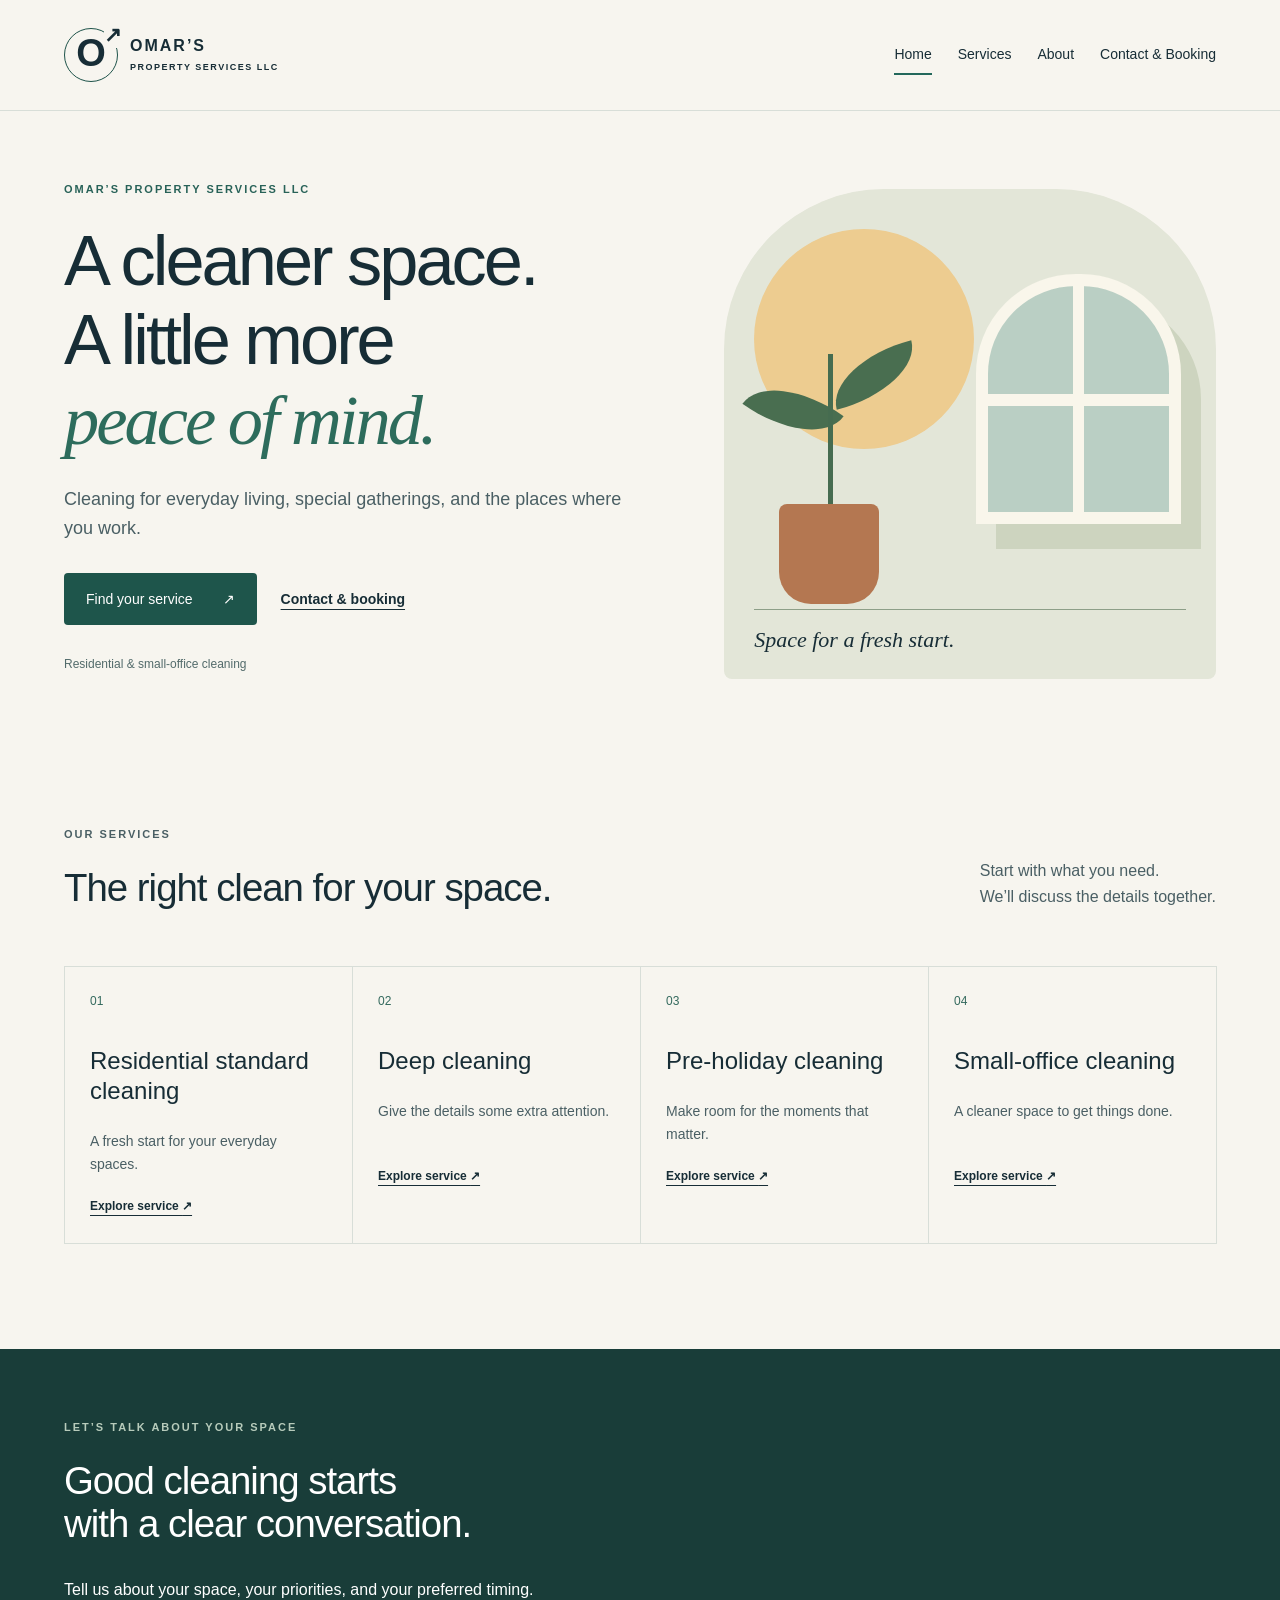
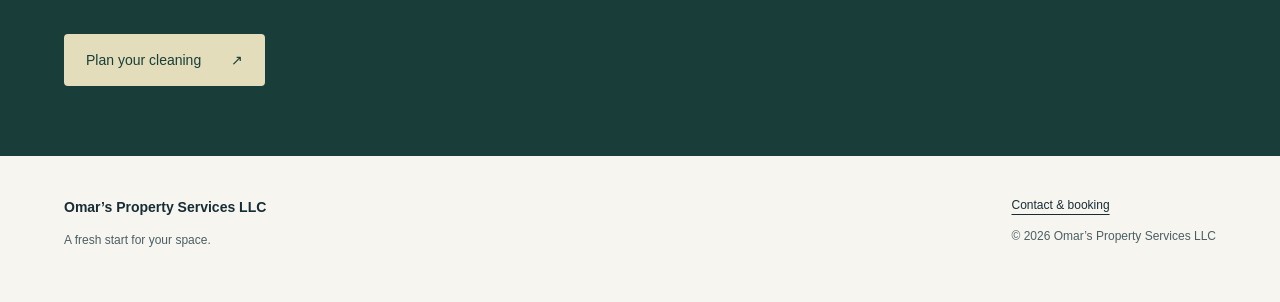
==== omars-property-services/index.html @ fa33981d "Add files via upload" ====
<!doctype html><html lang="en"><head><meta charset="utf-8"><meta name="viewport" content="width=device-width, initial-scale=1"><meta name="description" content="Residential and small-office cleaning from Omar’s Property Services LLC."><meta name="robots" content="noindex, nofollow"><title>Home | Omar’s Property Services LLC</title><link rel="stylesheet" href="assets/styles.css"><script defer src="assets/site.js"></script></head><body><a class="skip" href="#main">Skip to content</a><header class="header"><a class="brand" href="index.html" aria-label="Omar’s Property Services LLC home"><span class="brand-mark" aria-hidden="true">O<span>↗</span></span><span>OMAR’S<small>PROPERTY SERVICES LLC</small></span></a><nav aria-label="Main navigation"><a href="index.html" aria-current="page">Home</a><a href="services.html">Services</a><a href="about.html">About</a><a href="contact.html">Contact &amp; Booking</a></nav></header><main id="main"><section class="hero"><div><p class="eyebrow">OMAR’S PROPERTY SERVICES LLC</p><h1>A cleaner space.<br>A little more<br><em>peace of mind.</em></h1><p class="lead">Cleaning for everyday living, special gatherings, and the places where you work.</p><div class="actions"><a class="button" href="services.html">Find your service <span aria-hidden="true">↗</span></a><a class="text-link" href="contact.html">Contact &amp; booking</a></div><p class="small">Residential &amp; small-office cleaning</p></div><div class="art" role="img" aria-label="Illustration of a calm room with a sunlit window and a leafy plant"><div class="sun"></div><div class="window"></div><div class="leaf leaf-one"></div><div class="leaf leaf-two"></div><div class="stem"></div><div class="pot"></div><div class="art-label">Space for a fresh start.</div></div></section><section class="section"><div class="section-heading"><div><p class="eyebrow">OUR SERVICES</p><h2>The right clean for your space.</h2></div><p>Start with what you need.<br>We’ll discuss the details together.</p></div><div class="services-grid"><article class="service"><span class="number">01</span><h3>Residential standard cleaning</h3><p>A fresh start for your everyday spaces.</p><a href="services.html#service-1">Explore service <span aria-hidden="true">↗</span></a></article><article class="service"><span class="number">02</span><h3>Deep cleaning</h3><p>Give the details some extra attention.</p><a href="services.html#service-2">Explore service <span aria-hidden="true">↗</span></a></article><article class="service"><span class="number">03</span><h3>Pre-holiday cleaning</h3><p>Make room for the moments that matter.</p><a href="services.html#service-3">Explore service <span aria-hidden="true">↗</span></a></article><article class="service"><span class="number">04</span><h3>Small-office cleaning</h3><p>A cleaner space to get things done.</p><a href="services.html#service-4">Explore service <span aria-hidden="true">↗</span></a></article></div></section><section class="band"><p class="eyebrow">LET’S TALK ABOUT YOUR SPACE</p><h2>Good cleaning starts<br>with a clear conversation.</h2><p>Tell us about your space, your priorities, and your preferred timing.</p><a class="button light" href="contact.html">Plan your cleaning <span aria-hidden="true">↗</span></a></section></main><footer><div><strong>Omar’s Property Services LLC</strong><p>A fresh start for your space.</p></div><div><a href="contact.html">Contact &amp; booking</a><p>© <span id="year">2026</span> Omar’s Property Services LLC</p></div></footer></body></html>
---- omars-property-services/assets/styles.css ----
*{box-sizing:border-box}html{scroll-behavior:smooth}body{margin:0;background:#f7f5ef;color:#172d36;font-family:Arial,Helvetica,sans-serif;line-height:1.6}a{color:inherit;text-underline-offset:5px}a:hover{color:#22675f}button,input,select,textarea{font:inherit}a:focus-visible,button:focus-visible,input:focus-visible,select:focus-visible,textarea:focus-visible{outline:3px solid #ad5e25;outline-offset:5px}.skip{position:absolute;top:-100px;background:#fff;padding:12px;z-index:10}.skip:focus{top:8px}.header{max-width:1280px;margin:auto;padding:28px 5%;display:flex;justify-content:space-between;align-items:center;gap:24px;border-bottom:1px solid #d8ded8}.brand{display:flex;align-items:center;gap:12px;text-decoration:none;font-weight:bold;letter-spacing:2px;line-height:1.3}.brand small{display:block;font-size:9px;letter-spacing:1.5px;margin-top:5px}.brand-mark{font-size:38px;border:1px solid #1e534a;border-radius:50%;width:54px;height:54px;text-align:center;position:relative;letter-spacing:0}.brand-mark span{position:absolute;font-size:21px;right:-5px;top:-8px;background:#f7f5ef}nav{display:flex;gap:26px;flex-wrap:wrap}nav a{font-size:14px;text-decoration:none;padding:8px 0}nav a[aria-current]{border-bottom:2px solid #23685b}.hero,.section,.page-intro,.service-details{max-width:1280px;margin:auto;padding:70px 5%}.hero{display:grid;grid-template-columns:1.2fr 1fr;align-items:center;gap:70px}.eyebrow{font-size:11px;font-weight:bold;letter-spacing:2px;margin:0 0 22px;color:#286258}h1,h2,h3{line-height:1.13;margin-top:0;font-weight:500}h1{font-size:clamp(42px,5.5vw,76px);letter-spacing:-3px;margin-bottom:25px}h1 em{font-family:Georgia,serif;color:#2d6c5c;font-weight:400}h2{font-size:clamp(28px,3vw,42px);letter-spacing:-1px}h3{font-size:24px;line-height:1.25}.lead{font-size:18px;color:#4a5f64;max-width:560px}.actions{display:flex;align-items:center;gap:24px;flex-wrap:wrap;margin:30px 0}.button{display:inline-flex;align-items:center;gap:30px;background:#1e554b;color:#fff;border:0;border-radius:4px;text-decoration:none;padding:15px 22px;font-size:14px;cursor:pointer}.button:hover{background:#173e37;color:#fff}.button:disabled{opacity:.55;cursor:not-allowed}.text-link{font-size:14px;font-weight:bold}.small{font-size:12px;color:#536b6b}.art{height:490px;background:#e3e6d8;border-radius:160px 160px 8px 8px;position:relative;overflow:hidden}.sun{position:absolute;width:220px;height:220px;border-radius:50%;background:#edcc90;top:40px;left:30px}.window{position:absolute;width:205px;height:250px;top:85px;right:35px;border:12px solid #f9f6eb;border-radius:100px 100px 0 0;background:linear-gradient(90deg,transparent 47%,#f9f6eb 47%,#f9f6eb 53%,transparent 53%),linear-gradient(0deg,transparent 47%,#f9f6eb 47%,#f9f6eb 52%,transparent 52%),#bacfc4;box-shadow:20px 25px 0 #cdd4bf}.pot{position:absolute;bottom:75px;left:55px;width:100px;height:100px;background:#b47751;border-radius:8px 8px 32px 32px}.stem{position:absolute;bottom:175px;left:104px;height:150px;width:5px;background:#466c50}.leaf{position:absolute;background:#496e50;width:90px;height:48px;border-radius:100% 0 100% 0}.leaf-one{left:24px;bottom:245px;transform:rotate(35deg)}.leaf-two{left:105px;bottom:280px;transform:rotate(-15deg)}.art-label{position:absolute;bottom:22px;left:30px;right:30px;font-family:Georgia,serif;font-style:italic;font-size:22px;border-top:1px solid #8d9f88;padding-top:12px}.section-heading{display:flex;align-items:center;justify-content:space-between;gap:30px}.section-heading p{color:#4a5f64}.services-grid{display:grid;grid-template-columns:repeat(4,1fr);gap:0;margin-top:25px}.service{padding:25px;border:1px solid #d8ded8;margin-right:-1px}.number{display:block;font-size:12px;color:#33695d;margin-bottom:35px}.service p{color:#4a5f64;font-size:14px;min-height:48px}.service a{font-size:12px;font-weight:bold}.band{background:#193d39;color:#fff;padding:70px max(5%,calc((100vw - 1152px)/2));margin-top:35px}.band .eyebrow{color:#b7cbbb}.band p{max-width:530px}.light{background:#e4ddbc;color:#173e37;margin-top:15px}.page-intro{padding-bottom:35px;max-width:1280px}.service-details{padding-top:20px;padding-bottom:25px}.detail{display:grid;grid-template-columns:55px 1fr 190px;gap:30px;padding:35px 0;border-top:1px solid #cbd5cd;align-items:start;scroll-margin-top:24px}.detail .number{padding-top:8px}.detail h2{font-size:30px}.detail p{max-width:650px;color:#4a5f64}.detail a{margin-top:10px}.two-column{display:grid;grid-template-columns:1fr 1fr;gap:80px}.contact-grid{display:grid;grid-template-columns:.8fr 1.2fr;gap:70px;padding-top:30px}dt{font-size:12px;text-transform:uppercase;letter-spacing:1px;font-weight:bold;margin-top:20px}dd{margin:4px 0;color:#4a5f64}.notice{padding:18px;border-left:3px solid #9a5a31;background:#ede8dc;font-size:14px}.form-panel{background:#fff;padding:35px;border:1px solid #d8ded8;border-radius:6px}.form-panel p{font-size:14px;color:#4a5f64}label{display:block;margin:18px 0 7px;font-size:14px;font-weight:bold}input,select,textarea{width:100%;padding:12px;border:1px solid #84968d;border-radius:3px;background:#fff;color:#172d36}textarea{resize:vertical}form button{margin-top:22px}.status{border-left:3px solid #276353;padding-left:12px}.status:empty{display:none}footer{max-width:1280px;margin:auto;padding:40px 5%;display:flex;justify-content:space-between;gap:30px;font-size:12px}footer p{color:#4a5f64}footer strong{font-size:14px}@media(max-width:900px){.hero{gap:30px}.art{height:420px}.services-grid{grid-template-columns:repeat(2,1fr)}nav{gap:16px}.detail{grid-template-columns:35px 1fr}.detail a{grid-column:2}.contact-grid{gap:30px}}@media(max-width:640px){.header{align-items:flex-start;flex-direction:column;padding:20px 6%}nav{width:100%;justify-content:space-between;gap:12px}nav a{font-size:12px}.hero,.section,.page-intro,.service-details{padding:45px 6%}.hero{grid-template-columns:1fr;gap:28px}h1{letter-spacing:-1.7px}.art{height:360px;max-width:400px;width:100%;margin:auto}.window{height:200px;top:55px}.sun{width:180px;height:180px}.section-heading{display:block}.services-grid{grid-template-columns:1fr}.service{margin:0 0 -1px}.service p{min-height:0}.number{margin-bottom:20px}.two-column,.contact-grid{grid-template-columns:1fr;gap:25px}.form-panel{padding:22px}.band{padding:45px 6%}.detail{gap:12px}.detail h2{font-size:26px}footer{flex-direction:column;padding:30px 6%}}@media(prefers-reduced-motion:reduce){html{scroll-behavior:auto}}
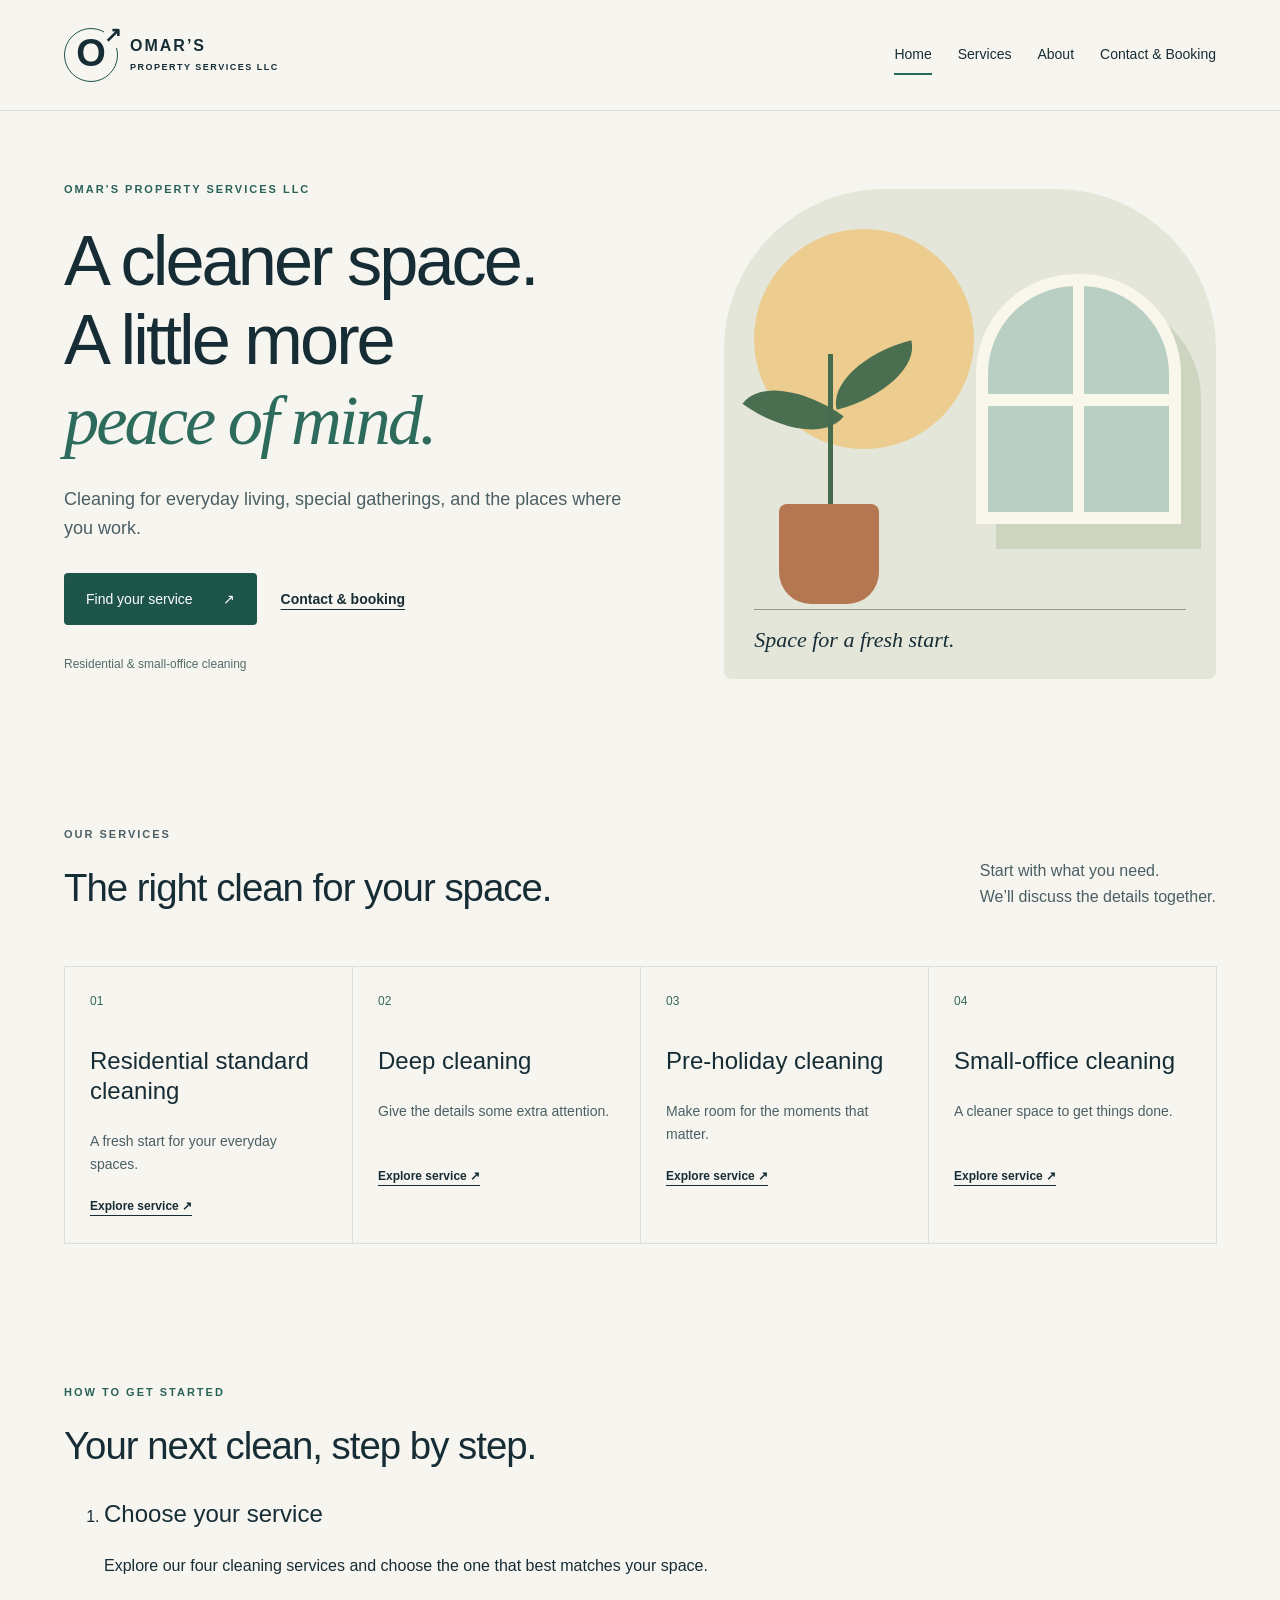
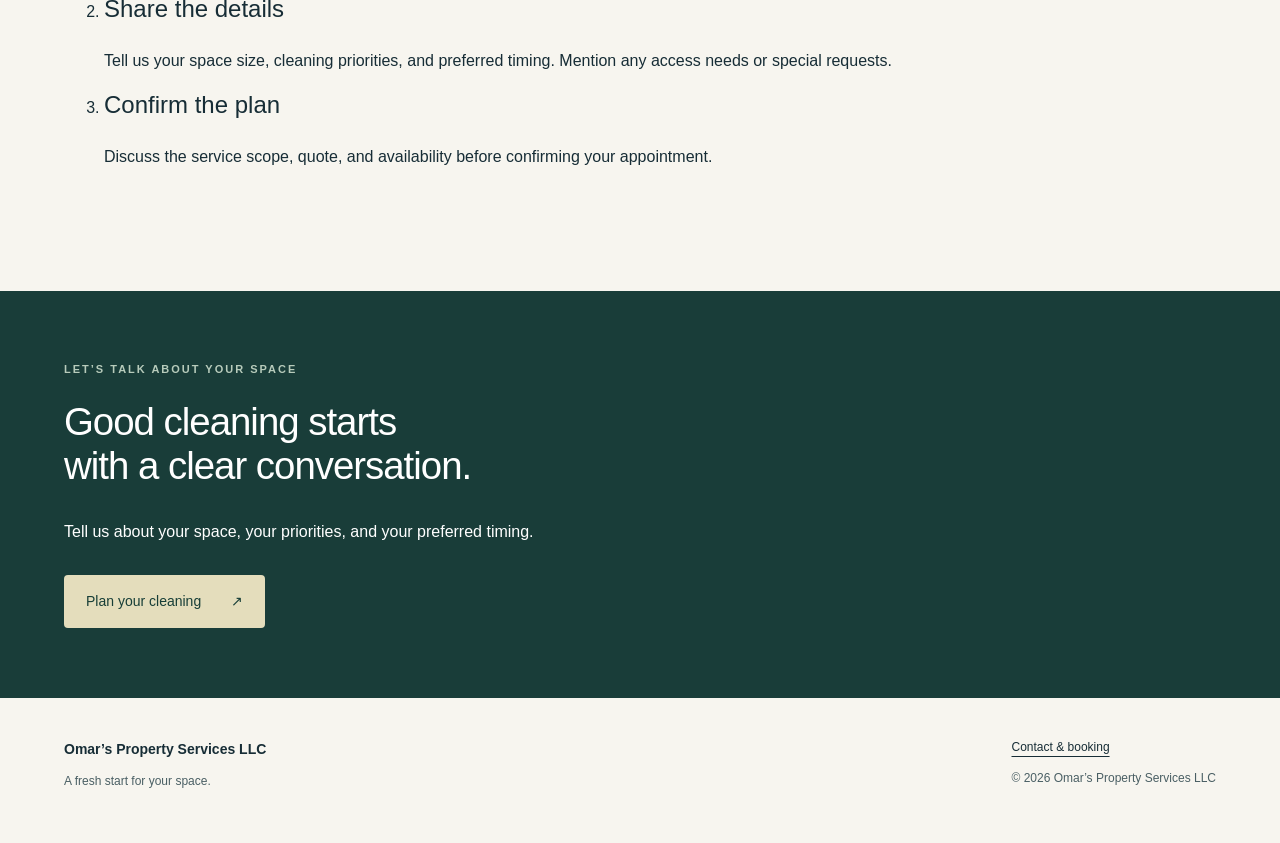
==== commit 1b753c06: "Update index.html: red and yellow design, fuller content, readable code" ====
--- a/omars-property-services/index.html
+++ b/omars-property-services/index.html
@@ -1 +1,126 @@
-<!doctype html><html lang="en"><head><meta charset="utf-8"><meta name="viewport" content="width=device-width, initial-scale=1"><meta name="description" content="Residential and small-office cleaning from Omar’s Property Services LLC."><meta name="robots" content="noindex, nofollow"><title>Home | Omar’s Property Services LLC</title><link rel="stylesheet" href="assets/styles.css"><script defer src="assets/site.js"></script></head><body><a class="skip" href="#main">Skip to content</a><header class="header"><a class="brand" href="index.html" aria-label="Omar’s Property Services LLC home"><span class="brand-mark" aria-hidden="true">O<span>↗</span></span><span>OMAR’S<small>PROPERTY SERVICES LLC</small></span></a><nav aria-label="Main navigation"><a href="index.html" aria-current="page">Home</a><a href="services.html">Services</a><a href="about.html">About</a><a href="contact.html">Contact &amp; Booking</a></nav></header><main id="main"><section class="hero"><div><p class="eyebrow">OMAR’S PROPERTY SERVICES LLC</p><h1>A cleaner space.<br>A little more<br><em>peace of mind.</em></h1><p class="lead">Cleaning for everyday living, special gatherings, and the places where you work.</p><div class="actions"><a class="button" href="services.html">Find your service <span aria-hidden="true">↗</span></a><a class="text-link" href="contact.html">Contact &amp; booking</a></div><p class="small">Residential &amp; small-office cleaning</p></div><div class="art" role="img" aria-label="Illustration of a calm room with a sunlit window and a leafy plant"><div class="sun"></div><div class="window"></div><div class="leaf leaf-one"></div><div class="leaf leaf-two"></div><div class="stem"></div><div class="pot"></div><div class="art-label">Space for a fresh start.</div></div></section><section class="section"><div class="section-heading"><div><p class="eyebrow">OUR SERVICES</p><h2>The right clean for your space.</h2></div><p>Start with what you need.<br>We’ll discuss the details together.</p></div><div class="services-grid"><article class="service"><span class="number">01</span><h3>Residential standard cleaning</h3><p>A fresh start for your everyday spaces.</p><a href="services.html#service-1">Explore service <span aria-hidden="true">↗</span></a></article><article class="service"><span class="number">02</span><h3>Deep cleaning</h3><p>Give the details some extra attention.</p><a href="services.html#service-2">Explore service <span aria-hidden="true">↗</span></a></article><article class="service"><span class="number">03</span><h3>Pre-holiday cleaning</h3><p>Make room for the moments that matter.</p><a href="services.html#service-3">Explore service <span aria-hidden="true">↗</span></a></article><article class="service"><span class="number">04</span><h3>Small-office cleaning</h3><p>A cleaner space to get things done.</p><a href="services.html#service-4">Explore service <span aria-hidden="true">↗</span></a></article></div></section><section class="band"><p class="eyebrow">LET’S TALK ABOUT YOUR SPACE</p><h2>Good cleaning starts<br>with a clear conversation.</h2><p>Tell us about your space, your priorities, and your preferred timing.</p><a class="button light" href="contact.html">Plan your cleaning <span aria-hidden="true">↗</span></a></section></main><footer><div><strong>Omar’s Property Services LLC</strong><p>A fresh start for your space.</p></div><div><a href="contact.html">Contact &amp; booking</a><p>© <span id="year">2026</span> Omar’s Property Services LLC</p></div></footer></body></html>+<!doctype html>
+<html lang="en">
+  <head>
+    <meta charset="utf-8">
+    <meta name="viewport" content="width=device-width, initial-scale=1">
+    <meta name="description" content="Residential and small-office cleaning from Omar’s Property Services LLC.">
+    <meta name="robots" content="noindex, nofollow">
+    <title>Home | Omar’s Property Services LLC</title>
+    <link rel="stylesheet" href="assets/styles.css">
+    <script defer src="assets/site.js">
+    </script>
+  </head>
+  <body>
+    <a class="skip" href="#main">Skip to content</a>
+    <header class="header">
+      <a class="brand" href="index.html" aria-label="Omar’s Property Services LLC home"><span class="brand-mark" aria-hidden="true">O<span>↗</span></span><span>OMAR’S<small>PROPERTY SERVICES LLC</small></span></a>
+      <nav aria-label="Main navigation">
+        <a href="index.html" aria-current="page">Home</a>
+        <a href="services.html">Services</a>
+        <a href="about.html">About</a>
+        <a href="contact.html">Contact &amp; Booking</a>
+      </nav>
+    </header>
+    <main id="main">
+      <section class="hero">
+        <div>
+          <p class="eyebrow">OMAR’S PROPERTY SERVICES LLC</p>
+          <h1>A cleaner space.<br>A little more<br><em>peace of mind.</em></h1>
+          <p class="lead">Cleaning for everyday living, special gatherings, and the places where you work.</p>
+          <div class="actions">
+            <a class="button" href="services.html">Find your service <span aria-hidden="true">↗</span></a>
+            <a class="text-link" href="contact.html">Contact &amp; booking</a>
+          </div>
+          <p class="small">Residential &amp; small-office cleaning</p>
+        </div>
+        <div class="art" role="img" aria-label="Illustration of a calm room with a sunlit window and a leafy plant">
+          <div class="sun">
+          </div>
+          <div class="window">
+          </div>
+          <div class="leaf leaf-one">
+          </div>
+          <div class="leaf leaf-two">
+          </div>
+          <div class="stem">
+          </div>
+          <div class="pot">
+          </div>
+          <div class="art-label">
+            Space for a fresh start.
+          </div>
+        </div>
+      </section>
+      <section class="section">
+        <div class="section-heading">
+          <div>
+            <p class="eyebrow">OUR SERVICES</p>
+            <h2>The right clean for your space.</h2>
+          </div>
+          <p>Start with what you need.<br>We’ll discuss the details together.</p>
+        </div>
+        <div class="services-grid">
+          <article class="service">
+            <span class="number">01</span>
+            <h3>Residential standard cleaning</h3>
+            <p>A fresh start for your everyday spaces.</p>
+            <a href="services.html#service-1">Explore service <span aria-hidden="true">↗</span></a>
+          </article>
+          <article class="service">
+            <span class="number">02</span>
+            <h3>Deep cleaning</h3>
+            <p>Give the details some extra attention.</p>
+            <a href="services.html#service-2">Explore service <span aria-hidden="true">↗</span></a>
+          </article>
+          <article class="service">
+            <span class="number">03</span>
+            <h3>Pre-holiday cleaning</h3>
+            <p>Make room for the moments that matter.</p>
+            <a href="services.html#service-3">Explore service <span aria-hidden="true">↗</span></a>
+          </article>
+          <article class="service">
+            <span class="number">04</span>
+            <h3>Small-office cleaning</h3>
+            <p>A cleaner space to get things done.</p>
+            <a href="services.html#service-4">Explore service <span aria-hidden="true">↗</span></a>
+          </article>
+        </div>
+      </section>
+      <!-- How requesting a cleaning works -->
+      <section class="section">
+        <p class="eyebrow">HOW TO GET STARTED</p>
+        <h2>Your next clean, step by step.</h2>
+        <ol class="steps">
+          <li>
+            <h3>Choose your service</h3>
+            <p>Explore our four cleaning services and choose the one that best matches your space.</p>
+          </li>
+          <li>
+            <h3>Share the details</h3>
+            <p>Tell us your space size, cleaning priorities, and preferred timing. Mention any access needs or special requests.</p>
+          </li>
+          <li>
+            <h3>Confirm the plan</h3>
+            <p>Discuss the service scope, quote, and availability before confirming your appointment.</p>
+          </li>
+        </ol>
+      </section>
+      <section class="band">
+        <p class="eyebrow">LET’S TALK ABOUT YOUR SPACE</p>
+        <h2>Good cleaning starts<br>with a clear conversation.</h2>
+        <p>Tell us about your space, your priorities, and your preferred timing.</p>
+        <a class="button light" href="contact.html">Plan your cleaning <span aria-hidden="true">↗</span></a>
+      </section>
+    </main>
+    <footer>
+      <div>
+        <strong>Omar’s Property Services LLC</strong>
+        <p>A fresh start for your space.</p>
+      </div>
+      <div>
+        <a href="contact.html">Contact &amp; booking</a>
+        <p>© <span id="year">2026</span> Omar’s Property Services LLC</p>
+      </div>
+    </footer>
+  </body>
+</html>
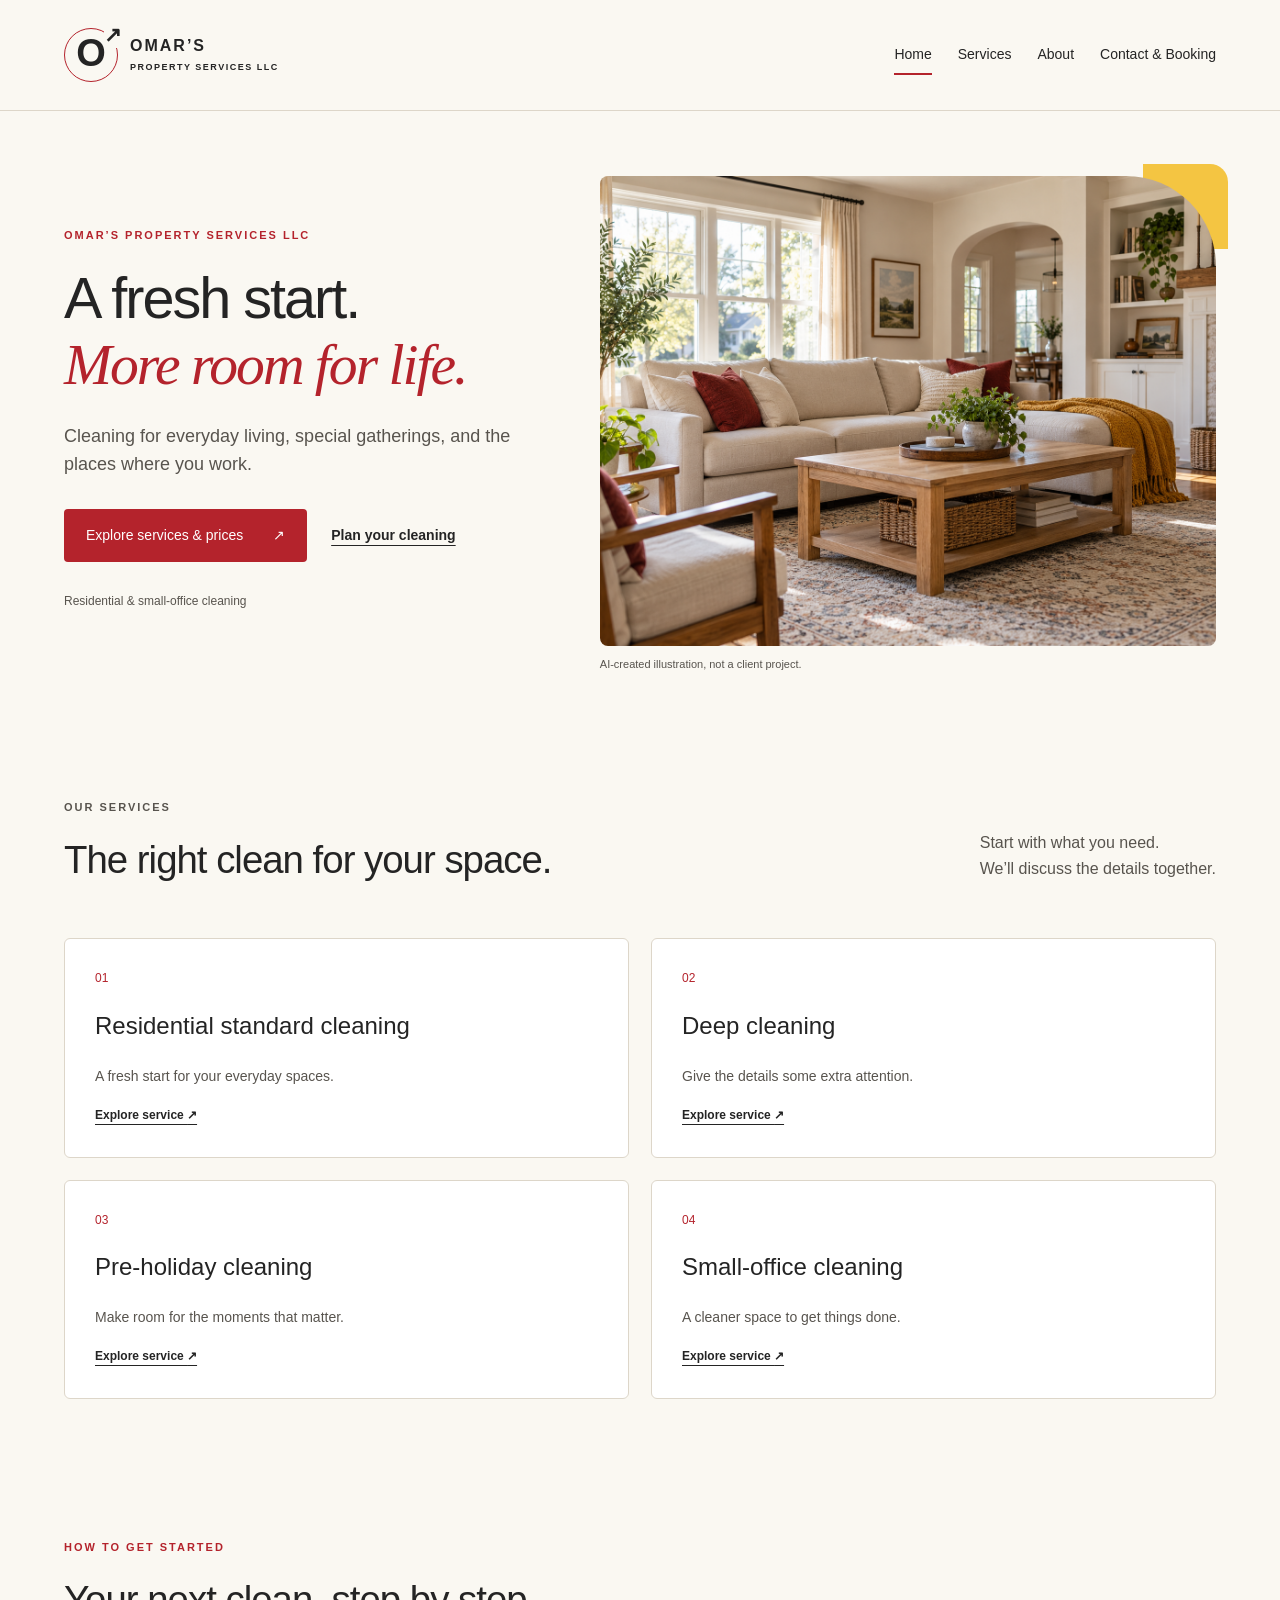
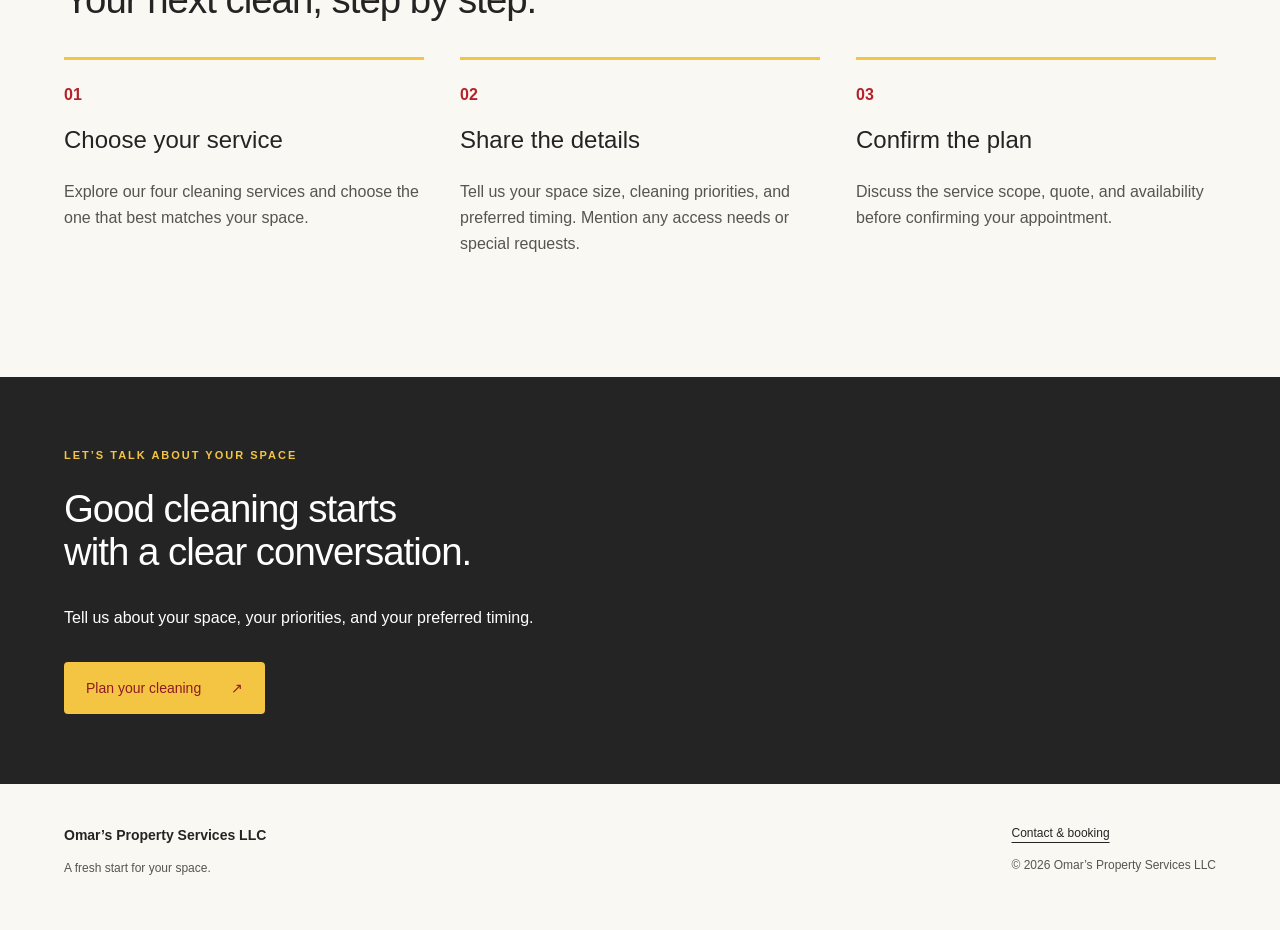
==== commit c2f7e378: "Refresh homepage with illustrative interior image and roomier layout" ====
--- a/omars-property-services/index.html
+++ b/omars-property-services/index.html
@@ -10,7 +10,7 @@
     <script defer src="assets/site.js">
     </script>
   </head>
-  <body>
+  <body class="home-page">
     <a class="skip" href="#main">Skip to content</a>
     <header class="header">
       <a class="brand" href="index.html" aria-label="Omar’s Property Services LLC home"><span class="brand-mark" aria-hidden="true">O<span>↗</span></span><span>OMAR’S<small>PROPERTY SERVICES LLC</small></span></a>
@@ -25,31 +25,25 @@
       <section class="hero">
         <div>
           <p class="eyebrow">OMAR’S PROPERTY SERVICES LLC</p>
-          <h1>A cleaner space.<br>A little more<br><em>peace of mind.</em></h1>
+          <h1>A fresh start.<br><em>More room for life.</em></h1>
           <p class="lead">Cleaning for everyday living, special gatherings, and the places where you work.</p>
           <div class="actions">
-            <a class="button" href="services.html">Find your service <span aria-hidden="true">↗</span></a>
-            <a class="text-link" href="contact.html">Contact &amp; booking</a>
+            <a class="button" href="services.html#pricing-heading">Explore services &amp; prices <span aria-hidden="true">↗</span></a>
+            <a class="text-link" href="contact.html">Plan your cleaning</a>
           </div>
           <p class="small">Residential &amp; small-office cleaning</p>
         </div>
-        <div class="art" role="img" aria-label="Illustration of a calm room with a sunlit window and a leafy plant">
-          <div class="sun">
-          </div>
-          <div class="window">
-          </div>
-          <div class="leaf leaf-one">
-          </div>
-          <div class="leaf leaf-two">
-          </div>
-          <div class="stem">
-          </div>
-          <div class="pot">
-          </div>
-          <div class="art-label">
-            Space for a fresh start.
-          </div>
-        </div>
+        <!-- Replace this illustrative image with an approved work photo in the future. -->
+        <figure class="hero-photo">
+          <img
+            src="assets/home-living-room.png"
+            alt="Bright living room with a cream sofa, oak table, and subtle red and yellow accents."
+            width="1536"
+            height="1024"
+            fetchpriority="high"
+          >
+          <figcaption>AI-created illustration, not a client project.</figcaption>
+        </figure>
       </section>
       <section class="section">
         <div class="section-heading">
--- a/omars-property-services/assets/styles.css
+++ b/omars-property-services/assets/styles.css
@@ -1 +1,838 @@
-*{box-sizing:border-box}html{scroll-behavior:smooth}body{margin:0;background:#f7f5ef;color:#172d36;font-family:Arial,Helvetica,sans-serif;line-height:1.6}a{color:inherit;text-underline-offset:5px}a:hover{color:#22675f}button,input,select,textarea{font:inherit}a:focus-visible,button:focus-visible,input:focus-visible,select:focus-visible,textarea:focus-visible{outline:3px solid #ad5e25;outline-offset:5px}.skip{position:absolute;top:-100px;background:#fff;padding:12px;z-index:10}.skip:focus{top:8px}.header{max-width:1280px;margin:auto;padding:28px 5%;display:flex;justify-content:space-between;align-items:center;gap:24px;border-bottom:1px solid #d8ded8}.brand{display:flex;align-items:center;gap:12px;text-decoration:none;font-weight:bold;letter-spacing:2px;line-height:1.3}.brand small{display:block;font-size:9px;letter-spacing:1.5px;margin-top:5px}.brand-mark{font-size:38px;border:1px solid #1e534a;border-radius:50%;width:54px;height:54px;text-align:center;position:relative;letter-spacing:0}.brand-mark span{position:absolute;font-size:21px;right:-5px;top:-8px;background:#f7f5ef}nav{display:flex;gap:26px;flex-wrap:wrap}nav a{font-size:14px;text-decoration:none;padding:8px 0}nav a[aria-current]{border-bottom:2px solid #23685b}.hero,.section,.page-intro,.service-details{max-width:1280px;margin:auto;padding:70px 5%}.hero{display:grid;grid-template-columns:1.2fr 1fr;align-items:center;gap:70px}.eyebrow{font-size:11px;font-weight:bold;letter-spacing:2px;margin:0 0 22px;color:#286258}h1,h2,h3{line-height:1.13;margin-top:0;font-weight:500}h1{font-size:clamp(42px,5.5vw,76px);letter-spacing:-3px;margin-bottom:25px}h1 em{font-family:Georgia,serif;color:#2d6c5c;font-weight:400}h2{font-size:clamp(28px,3vw,42px);letter-spacing:-1px}h3{font-size:24px;line-height:1.25}.lead{font-size:18px;color:#4a5f64;max-width:560px}.actions{display:flex;align-items:center;gap:24px;flex-wrap:wrap;margin:30px 0}.button{display:inline-flex;align-items:center;gap:30px;background:#1e554b;color:#fff;border:0;border-radius:4px;text-decoration:none;padding:15px 22px;font-size:14px;cursor:pointer}.button:hover{background:#173e37;color:#fff}.button:disabled{opacity:.55;cursor:not-allowed}.text-link{font-size:14px;font-weight:bold}.small{font-size:12px;color:#536b6b}.art{height:490px;background:#e3e6d8;border-radius:160px 160px 8px 8px;position:relative;overflow:hidden}.sun{position:absolute;width:220px;height:220px;border-radius:50%;background:#edcc90;top:40px;left:30px}.window{position:absolute;width:205px;height:250px;top:85px;right:35px;border:12px solid #f9f6eb;border-radius:100px 100px 0 0;background:linear-gradient(90deg,transparent 47%,#f9f6eb 47%,#f9f6eb 53%,transparent 53%),linear-gradient(0deg,transparent 47%,#f9f6eb 47%,#f9f6eb 52%,transparent 52%),#bacfc4;box-shadow:20px 25px 0 #cdd4bf}.pot{position:absolute;bottom:75px;left:55px;width:100px;height:100px;background:#b47751;border-radius:8px 8px 32px 32px}.stem{position:absolute;bottom:175px;left:104px;height:150px;width:5px;background:#466c50}.leaf{position:absolute;background:#496e50;width:90px;height:48px;border-radius:100% 0 100% 0}.leaf-one{left:24px;bottom:245px;transform:rotate(35deg)}.leaf-two{left:105px;bottom:280px;transform:rotate(-15deg)}.art-label{position:absolute;bottom:22px;left:30px;right:30px;font-family:Georgia,serif;font-style:italic;font-size:22px;border-top:1px solid #8d9f88;padding-top:12px}.section-heading{display:flex;align-items:center;justify-content:space-between;gap:30px}.section-heading p{color:#4a5f64}.services-grid{display:grid;grid-template-columns:repeat(4,1fr);gap:0;margin-top:25px}.service{padding:25px;border:1px solid #d8ded8;margin-right:-1px}.number{display:block;font-size:12px;color:#33695d;margin-bottom:35px}.service p{color:#4a5f64;font-size:14px;min-height:48px}.service a{font-size:12px;font-weight:bold}.band{background:#193d39;color:#fff;padding:70px max(5%,calc((100vw - 1152px)/2));margin-top:35px}.band .eyebrow{color:#b7cbbb}.band p{max-width:530px}.light{background:#e4ddbc;color:#173e37;margin-top:15px}.page-intro{padding-bottom:35px;max-width:1280px}.service-details{padding-top:20px;padding-bottom:25px}.detail{display:grid;grid-template-columns:55px 1fr 190px;gap:30px;padding:35px 0;border-top:1px solid #cbd5cd;align-items:start;scroll-margin-top:24px}.detail .number{padding-top:8px}.detail h2{font-size:30px}.detail p{max-width:650px;color:#4a5f64}.detail a{margin-top:10px}.two-column{display:grid;grid-template-columns:1fr 1fr;gap:80px}.contact-grid{display:grid;grid-template-columns:.8fr 1.2fr;gap:70px;padding-top:30px}dt{font-size:12px;text-transform:uppercase;letter-spacing:1px;font-weight:bold;margin-top:20px}dd{margin:4px 0;color:#4a5f64}.notice{padding:18px;border-left:3px solid #9a5a31;background:#ede8dc;font-size:14px}.form-panel{background:#fff;padding:35px;border:1px solid #d8ded8;border-radius:6px}.form-panel p{font-size:14px;color:#4a5f64}label{display:block;margin:18px 0 7px;font-size:14px;font-weight:bold}input,select,textarea{width:100%;padding:12px;border:1px solid #84968d;border-radius:3px;background:#fff;color:#172d36}textarea{resize:vertical}form button{margin-top:22px}.status{border-left:3px solid #276353;padding-left:12px}.status:empty{display:none}footer{max-width:1280px;margin:auto;padding:40px 5%;display:flex;justify-content:space-between;gap:30px;font-size:12px}footer p{color:#4a5f64}footer strong{font-size:14px}@media(max-width:900px){.hero{gap:30px}.art{height:420px}.services-grid{grid-template-columns:repeat(2,1fr)}nav{gap:16px}.detail{grid-template-columns:35px 1fr}.detail a{grid-column:2}.contact-grid{gap:30px}}@media(max-width:640px){.header{align-items:flex-start;flex-direction:column;padding:20px 6%}nav{width:100%;justify-content:space-between;gap:12px}nav a{font-size:12px}.hero,.section,.page-intro,.service-details{padding:45px 6%}.hero{grid-template-columns:1fr;gap:28px}h1{letter-spacing:-1.7px}.art{height:360px;max-width:400px;width:100%;margin:auto}.window{height:200px;top:55px}.sun{width:180px;height:180px}.section-heading{display:block}.services-grid{grid-template-columns:1fr}.service{margin:0 0 -1px}.service p{min-height:0}.number{margin-bottom:20px}.two-column,.contact-grid{grid-template-columns:1fr;gap:25px}.form-panel{padding:22px}.band{padding:45px 6%}.detail{gap:12px}.detail h2{font-size:26px}footer{flex-direction:column;padding:30px 6%}}@media(prefers-reduced-motion:reduce){html{scroll-behavior:auto}}+/* Change the brand palette here. Shared by all four pages. */
+:root {
+  --red: #b4232c;
+  --red-dark: #8e1a23;
+  --yellow: #f4c542;
+  --text: #242424;
+  --background: #faf8f2;
+  --muted: #58544e;
+  --border: #ddd6c9;
+}
+
+/* Pricing tables scroll inside their region on narrow screens. */
+.table-scroll {
+  overflow-x: auto;
+  margin: 24px 0;
+}
+
+table {
+  width: 100%;
+  border-collapse: collapse;
+  background: #fff;
+}
+
+caption {
+  text-align: left;
+  padding-bottom: 12px;
+  font-weight: bold;
+}
+
+th,
+td {
+  padding: 16px;
+  text-align: left;
+  border: 1px solid var(--border);
+}
+
+thead {
+  background: var(--text);
+  color: #fff;
+}
+
+.price-highlight {
+  font-size: 22px;
+  font-weight: bold;
+}
+
+/* Base styles, navigation, layout, and responsive rules */
+/* Homepage: light background, editorial image, restrained brand accents. */
+.home-page .hero {
+  grid-template-columns: 0.95fr 1.2fr;
+  gap: 48px;
+  padding-top: 65px;
+  padding-bottom: 55px;
+}
+
+.home-page h1 {
+  font-size: clamp(42px, 4.5vw, 64px);
+  letter-spacing: -2px;
+}
+
+.hero-photo {
+  margin: 0;
+  min-width: 0;
+  position: relative;
+}
+
+.hero-photo::before {
+  content: '';
+  position: absolute;
+  top: -12px;
+  right: -12px;
+  width: 85px;
+  height: 85px;
+  background: var(--yellow);
+  border-radius: 0 18px 0 0;
+  z-index: -1;
+}
+
+.hero-photo img {
+  display: block;
+  width: 100%;
+  height: 470px;
+  object-fit: cover;
+  border-radius: 8px 90px 8px 8px;
+}
+
+.hero-photo figcaption {
+  padding-top: 10px;
+  font-size: 11px;
+  color: var(--muted);
+}
+
+.home-page .services-grid {
+  grid-template-columns: repeat(2, 1fr);
+  gap: 22px;
+}
+
+.home-page .service {
+  margin: 0;
+  padding: 30px;
+  border: 1px solid var(--border);
+  background: #fff;
+  border-radius: 6px;
+}
+
+.home-page .service .number {
+  margin-bottom: 22px;
+}
+
+.home-page .service p {
+  min-height: 0;
+}
+
+@media (max-width: 640px) {
+  .home-page .hero {
+    grid-template-columns: 1fr;
+    gap: 30px;
+    padding-top: 40px;
+  }
+
+  .home-page .services-grid {
+    grid-template-columns: 1fr;
+  }
+
+  .hero-photo img {
+    height: auto;
+    aspect-ratio: 3 / 2;
+    border-top-right-radius: 55px;
+  }
+}
+
+* {
+  box-sizing: border-box
+}
+
+html {
+  scroll-behavior: smooth
+}
+
+body {
+  margin: 0;
+  background: var(--background);
+  color: var(--text);
+  font-family: Arial,Helvetica,sans-serif;
+  line-height: 1.6
+}
+
+a {
+  color: inherit;
+  text-underline-offset: 5px
+}
+
+a:hover {
+  color: var(--red)
+}
+
+button,input,select,textarea {
+  font: inherit
+}
+
+a:focus-visible,button:focus-visible,input:focus-visible,select:focus-visible,textarea:focus-visible {
+  outline: 3px solid #8b211f;
+  outline-offset: 5px
+}
+
+.skip {
+  position: absolute;
+  top: -100px;
+  background: #fff;
+  padding: 12px;
+  z-index: 10
+}
+
+.skip:focus {
+  top: 8px
+}
+
+.header {
+  max-width: 1280px;
+  margin: auto;
+  padding: 28px 5%;
+  display: flex;
+  justify-content: space-between;
+  align-items: center;
+  gap: 24px;
+  border-bottom: 1px solid var(--border)
+}
+
+.brand {
+  display: flex;
+  align-items: center;
+  gap: 12px;
+  text-decoration: none;
+  font-weight: bold;
+  letter-spacing: 2px;
+  line-height: 1.3
+}
+
+.brand small {
+  display: block;
+  font-size: 9px;
+  letter-spacing: 1.5px;
+  margin-top: 5px
+}
+
+.brand-mark {
+  font-size: 38px;
+  border: 1px solid var(--red);
+  border-radius: 50%;
+  width: 54px;
+  height: 54px;
+  text-align: center;
+  position: relative;
+  letter-spacing: 0
+}
+
+.brand-mark span {
+  position: absolute;
+  font-size: 21px;
+  right: -5px;
+  top: -8px;
+  background: var(--background)
+}
+
+nav {
+  display: flex;
+  gap: 26px;
+  flex-wrap: wrap
+}
+
+nav a {
+  font-size: 14px;
+  text-decoration: none;
+  padding: 8px 0
+}
+
+nav a[aria-current] {
+  border-bottom: 2px solid var(--red)
+}
+
+.hero,.section,.page-intro,.service-details {
+  max-width: 1280px;
+  margin: auto;
+  padding: 70px 5%
+}
+
+.hero {
+  display: grid;
+  grid-template-columns: 1.2fr 1fr;
+  align-items: center;
+  gap: 70px
+}
+
+.eyebrow {
+  font-size: 11px;
+  font-weight: bold;
+  letter-spacing: 2px;
+  margin: 0 0 22px;
+  color: var(--red)
+}
+
+h1,h2,h3 {
+  line-height: 1.13;
+  margin-top: 0;
+  font-weight: 500
+}
+
+h1 {
+  font-size: clamp(42px,5.5vw,76px);
+  letter-spacing: -3px;
+  margin-bottom: 25px
+}
+
+h1 em {
+  font-family: Georgia,serif;
+  color: var(--red);
+  font-weight: 400
+}
+
+h2 {
+  font-size: clamp(28px,3vw,42px);
+  letter-spacing: -1px
+}
+
+h3 {
+  font-size: 24px;
+  line-height: 1.25
+}
+
+.lead {
+  font-size: 18px;
+  color: var(--muted);
+  max-width: 560px
+}
+
+.actions {
+  display: flex;
+  align-items: center;
+  gap: 24px;
+  flex-wrap: wrap;
+  margin: 30px 0
+}
+
+.button {
+  display: inline-flex;
+  align-items: center;
+  gap: 30px;
+  background: var(--red);
+  color: #fff;
+  border: 0;
+  border-radius: 4px;
+  text-decoration: none;
+  padding: 15px 22px;
+  font-size: 14px;
+  cursor: pointer
+}
+
+.button:hover {
+  background: var(--red-dark);
+  color: #fff
+}
+
+.button:disabled {
+  opacity: .55;
+  cursor: not-allowed
+}
+
+.text-link {
+  font-size: 14px;
+  font-weight: bold
+}
+
+.small {
+  font-size: 12px;
+  color: var(--muted)
+}
+
+.art {
+  height: 490px;
+  background: #f5e7c3;
+  border-radius: 160px 160px 8px 8px;
+  position: relative;
+  overflow: hidden
+}
+
+.sun {
+  position: absolute;
+  width: 220px;
+  height: 220px;
+  border-radius: 50%;
+  background: var(--yellow);
+  top: 40px;
+  left: 30px
+}
+
+.window {
+  position: absolute;
+  width: 205px;
+  height: 250px;
+  top: 85px;
+  right: 35px;
+  border: 12px solid var(--background);
+  border-radius: 100px 100px 0 0;
+  background: linear-gradient(90deg,transparent 47%,var(--background) 47%,var(--background) 53%,transparent 53%),linear-gradient(0deg,transparent 47%,var(--background) 47%,var(--background) 52%,transparent 52%),#efd8b6;
+  box-shadow: 20px 25px 0 #e6cc9e
+}
+
+.pot {
+  position: absolute;
+  bottom: 75px;
+  left: 55px;
+  width: 100px;
+  height: 100px;
+  background: var(--red);
+  border-radius: 8px 8px 32px 32px
+}
+
+.stem {
+  position: absolute;
+  bottom: 175px;
+  left: 104px;
+  height: 150px;
+  width: 5px;
+  background: #4e5540
+}
+
+.leaf {
+  position: absolute;
+  background: #4e5540;
+  width: 90px;
+  height: 48px;
+  border-radius: 100% 0 100% 0
+}
+
+.leaf-one {
+  left: 24px;
+  bottom: 245px;
+  transform: rotate(35deg)
+}
+
+.leaf-two {
+  left: 105px;
+  bottom: 280px;
+  transform: rotate(-15deg)
+}
+
+.art-label {
+  position: absolute;
+  bottom: 22px;
+  left: 30px;
+  right: 30px;
+  font-family: Georgia,serif;
+  font-style: italic;
+  font-size: 22px;
+  border-top: 1px solid #a68b55;
+  padding-top: 12px
+}
+
+.section-heading {
+  display: flex;
+  align-items: center;
+  justify-content: space-between;
+  gap: 30px
+}
+
+.section-heading p {
+  color: var(--muted)
+}
+
+.services-grid {
+  display: grid;
+  grid-template-columns: repeat(4,1fr);
+  gap: 0;
+  margin-top: 25px
+}
+
+.service {
+  padding: 25px;
+  border: 1px solid var(--border);
+  margin-right: -1px
+}
+
+.number {
+  display: block;
+  font-size: 12px;
+  color: var(--red);
+  margin-bottom: 35px
+}
+
+.service p {
+  color: var(--muted);
+  font-size: 14px;
+  min-height: 48px
+}
+
+.service a {
+  font-size: 12px;
+  font-weight: bold
+}
+
+.band {
+  background: var(--text);
+  color: #fff;
+  padding: 70px max(5%,calc((100vw - 1152px)/2));
+  margin-top: 35px
+}
+
+.band .eyebrow {
+  color: var(--yellow)
+}
+
+.band p {
+  max-width: 530px
+}
+
+.light {
+  background: var(--yellow);
+  color: var(--red-dark);
+  margin-top: 15px
+}
+
+.page-intro {
+  padding-bottom: 35px;
+  max-width: 1280px
+}
+
+.service-details {
+  padding-top: 20px;
+  padding-bottom: 25px
+}
+
+.detail {
+  display: grid;
+  grid-template-columns: 55px 1fr 190px;
+  gap: 30px;
+  padding: 35px 0;
+  border-top: 1px solid var(--border);
+  align-items: start;
+  scroll-margin-top: 24px
+}
+
+.detail .number {
+  padding-top: 8px
+}
+
+.detail h2 {
+  font-size: 30px
+}
+
+.detail p {
+  max-width: 650px;
+  color: var(--muted)
+}
+
+.detail a {
+  margin-top: 10px
+}
+
+.two-column {
+  display: grid;
+  grid-template-columns: 1fr 1fr;
+  gap: 80px
+}
+
+.contact-grid {
+  display: grid;
+  grid-template-columns: .8fr 1.2fr;
+  gap: 70px;
+  padding-top: 30px
+}
+
+dt {
+  font-size: 12px;
+  text-transform: uppercase;
+  letter-spacing: 1px;
+  font-weight: bold;
+  margin-top: 20px
+}
+
+dd {
+  margin: 4px 0;
+  color: var(--muted)
+}
+
+.notice {
+  padding: 18px;
+  border-left: 3px solid var(--red);
+  background: #fff2cb;
+  font-size: 14px
+}
+
+.form-panel {
+  background: #fff;
+  padding: 35px;
+  border: 1px solid var(--border);
+  border-radius: 6px
+}
+
+.form-panel p {
+  font-size: 14px;
+  color: var(--muted)
+}
+
+label {
+  display: block;
+  margin: 18px 0 7px;
+  font-size: 14px;
+  font-weight: bold
+}
+
+input,select,textarea {
+  width: 100%;
+  padding: 12px;
+  border: 1px solid #8c8880;
+  border-radius: 3px;
+  background: #fff;
+  color: var(--text)
+}
+
+textarea {
+  resize: vertical
+}
+
+form button {
+  margin-top: 22px
+}
+
+.status {
+  border-left: 3px solid var(--red);
+  padding-left: 12px
+}
+
+.status:empty {
+  display: none
+}
+
+footer {
+  max-width: 1280px;
+  margin: auto;
+  padding: 40px 5%;
+  display: flex;
+  justify-content: space-between;
+  gap: 30px;
+  font-size: 12px
+}
+
+footer p {
+  color: var(--muted)
+}
+
+footer strong {
+  font-size: 14px
+}
+
+@media(max-width:900px) {
+  .hero {
+    gap: 30px
+  }
+  .art {
+    height: 420px
+  }
+  .services-grid {
+    grid-template-columns: repeat(2,1fr)
+  }
+  nav {
+    gap: 16px
+  }
+  .detail {
+    grid-template-columns: 35px 1fr
+  }
+  .detail a {
+    grid-column: 2
+  }
+  .contact-grid {
+    gap: 30px
+  }
+}
+
+@media(max-width:640px) {
+  .header {
+    align-items: flex-start;
+    flex-direction: column;
+    padding: 20px 6%
+  }
+  nav {
+    width: 100%;
+    justify-content: space-between;
+    gap: 12px
+  }
+  nav a {
+    font-size: 12px
+  }
+  .hero,.section,.page-intro,.service-details {
+    padding: 45px 6%
+  }
+  .hero {
+    grid-template-columns: 1fr;
+    gap: 28px
+  }
+  h1 {
+    letter-spacing: -1.7px
+  }
+  .art {
+    height: 360px;
+    max-width: 400px;
+    width: 100%;
+    margin: auto
+  }
+  .window {
+    height: 200px;
+    top: 55px
+  }
+  .sun {
+    width: 180px;
+    height: 180px
+  }
+  .section-heading {
+    display: block
+  }
+  .services-grid {
+    grid-template-columns: 1fr
+  }
+  .service {
+    margin: 0 0 -1px
+  }
+  .service p {
+    min-height: 0
+  }
+  .number {
+    margin-bottom: 20px
+  }
+  .two-column,.contact-grid {
+    grid-template-columns: 1fr;
+    gap: 25px
+  }
+  .form-panel {
+    padding: 22px
+  }
+  .band {
+    padding: 45px 6%
+  }
+  .detail {
+    gap: 12px
+  }
+  .detail h2 {
+    font-size: 26px
+  }
+  footer {
+    flex-direction: column;
+    padding: 30px 6%
+  }
+}
+
+@media(prefers-reduced-motion:reduce) {
+  html {
+    scroll-behavior: auto
+  }
+}
+
+.steps {
+  display: grid;
+  grid-template-columns: repeat(3,1fr);
+  gap: 36px;
+  list-style: none;
+  padding: 0;
+  counter-reset: step;
+  margin: 35px 0 0
+}
+
+.steps li {
+  counter-increment: step;
+  border-top: 3px solid var(--yellow);
+  padding-top: 22px
+}
+
+.steps li::before {
+  content: "0" counter(step);
+  display: block;
+  color: var(--red);
+  font-weight: bold;
+  margin-bottom: 18px
+}
+
+.steps h3 {
+  font-size: 24px
+}
+
+.steps p,.approach p {
+  color: var(--muted)
+}
+
+.approach-grid {
+  display: grid;
+  grid-template-columns: repeat(3,1fr);
+  gap: 35px;
+  margin-top: 30px
+}
+
+.approach-grid article {
+  border-top: 3px solid var(--yellow);
+  padding-top: 24px
+}
+
+.subheading {
+  font-size: 20px;
+  margin: 25px 0 10px
+}
+
+h4 {
+  font-size: 14px;
+  margin: 20px 0 8px
+}
+
+.detail ul {
+  padding-left: 20px;
+  color: var(--muted)
+}
+
+.detail li {
+  margin: 7px 0
+}
+
+.scope-note {
+  font-size: 13px;
+  border-left: 3px solid var(--yellow);
+  padding-left: 12px
+}
+
+.faq {
+  max-width: 1000px
+}
+
+details {
+  border-top: 1px solid var(--border);
+  padding: 20px 0
+}
+
+details:last-child {
+  border-bottom: 1px solid var(--border)
+}
+
+summary {
+  font-weight: bold;
+  cursor: pointer;
+  padding: 4px 0
+}
+
+summary:focus-visible {
+  outline: 3px solid var(--red);
+  outline-offset: 5px
+}
+
+details p {
+  color: var(--muted);
+  max-width: 720px
+}
+
+.booking-note p {
+  max-width: 740px
+}
+
+aside h3 {
+  font-size: 22px;
+  margin-top: 30px
+}
+
+aside ul {
+  padding-left: 20px;
+  color: var(--muted);
+  font-size: 14px
+}
+
+@media(max-width:640px) {
+  .steps,.approach-grid {
+    grid-template-columns: 1fr;
+    gap: 25px
+  }
+}
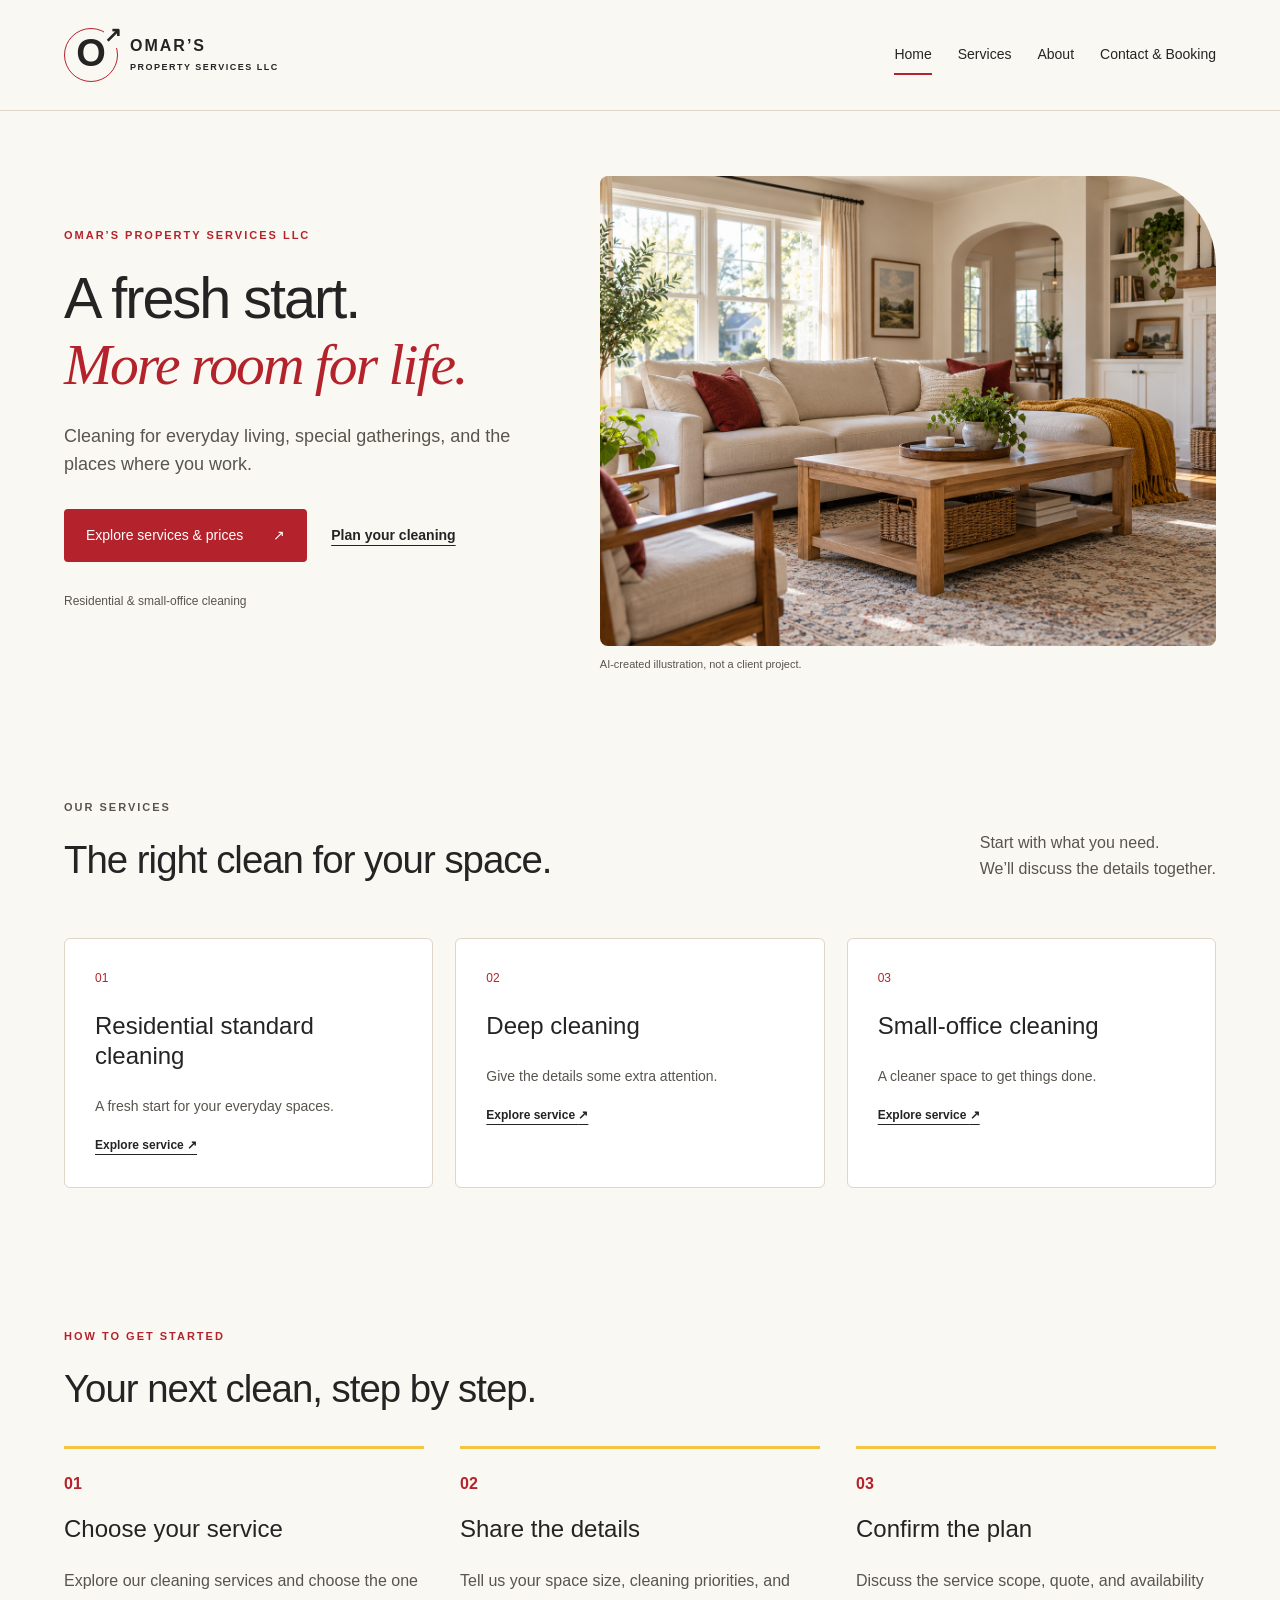
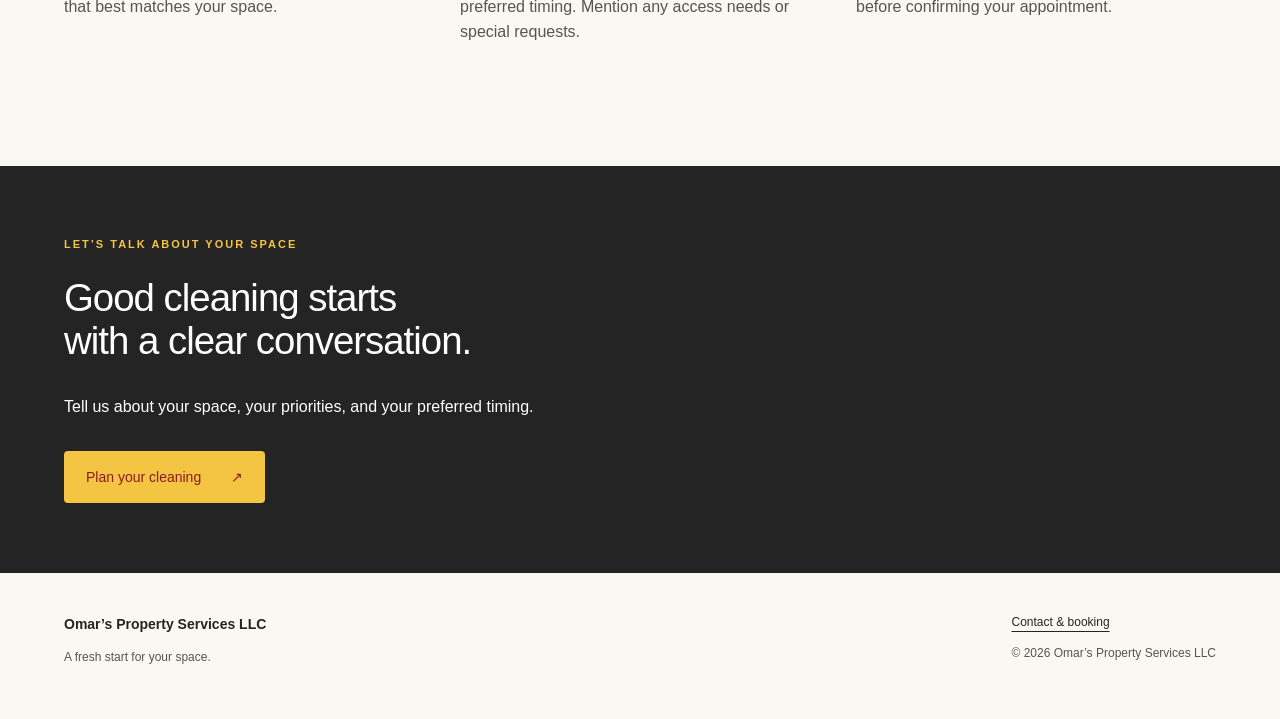
==== commit 389f7ced: "Clarify standard and deep cleaning, remove holiday service, and add page imagery" ====
--- a/omars-property-services/index.html
+++ b/omars-property-services/index.html
@@ -68,12 +68,6 @@
           </article>
           <article class="service">
             <span class="number">03</span>
-            <h3>Pre-holiday cleaning</h3>
-            <p>Make room for the moments that matter.</p>
-            <a href="services.html#service-3">Explore service <span aria-hidden="true">↗</span></a>
-          </article>
-          <article class="service">
-            <span class="number">04</span>
             <h3>Small-office cleaning</h3>
             <p>A cleaner space to get things done.</p>
             <a href="services.html#service-4">Explore service <span aria-hidden="true">↗</span></a>
@@ -87,7 +81,7 @@
         <ol class="steps">
           <li>
             <h3>Choose your service</h3>
-            <p>Explore our four cleaning services and choose the one that best matches your space.</p>
+            <p>Explore our cleaning services and choose the one that best matches your space.</p>
           </li>
           <li>
             <h3>Share the details</h3>
--- a/omars-property-services/assets/styles.css
+++ b/omars-property-services/assets/styles.css
@@ -62,18 +62,6 @@
   margin: 0;
   min-width: 0;
   position: relative;
-}
-
-.hero-photo::before {
-  content: '';
-  position: absolute;
-  top: -12px;
-  right: -12px;
-  width: 85px;
-  height: 85px;
-  background: var(--yellow);
-  border-radius: 0 18px 0 0;
-  z-index: -1;
 }
 
 .hero-photo img {
@@ -836,3 +824,45 @@
     gap: 25px
   }
 }
+
+/* Supporting page imagery */
+.page-photo {
+  max-width: 1152px;
+  margin: 20px auto 45px;
+  padding: 0 5%;
+}
+
+.page-photo img {
+  display: block;
+  width: 100%;
+  max-height: 440px;
+  object-fit: cover;
+  border-radius: 8px;
+}
+
+.page-photo figcaption,
+.contact-photo figcaption {
+  font-size: 11px;
+  color: var(--muted);
+  padding-top: 8px;
+}
+
+.contact-photo {
+  margin: 0 0 25px;
+}
+
+.contact-photo img {
+  width: 100%;
+  height: auto;
+  border-radius: 6px;
+}
+
+.home-page .services-grid {
+  grid-template-columns: repeat(3, 1fr);
+}
+
+@media (max-width: 900px) {
+  .home-page .services-grid {
+    grid-template-columns: 1fr;
+  }
+}
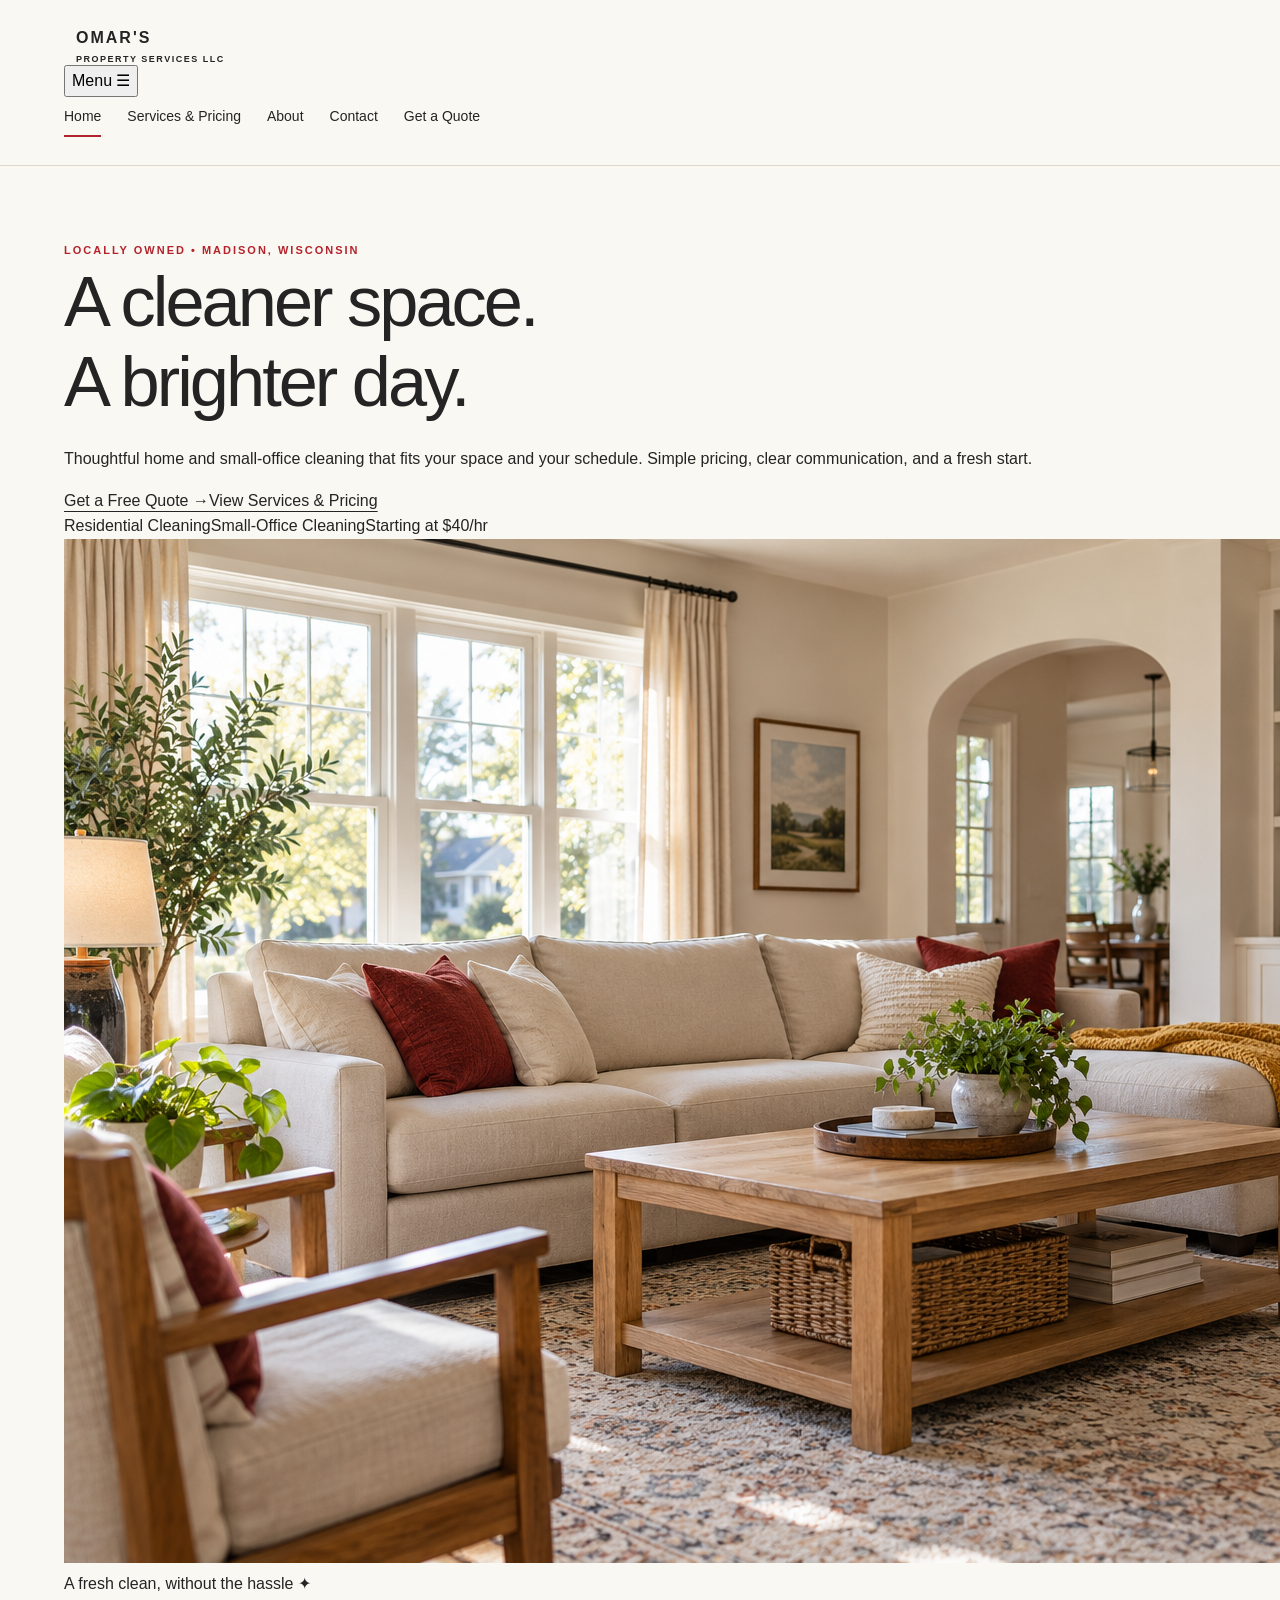
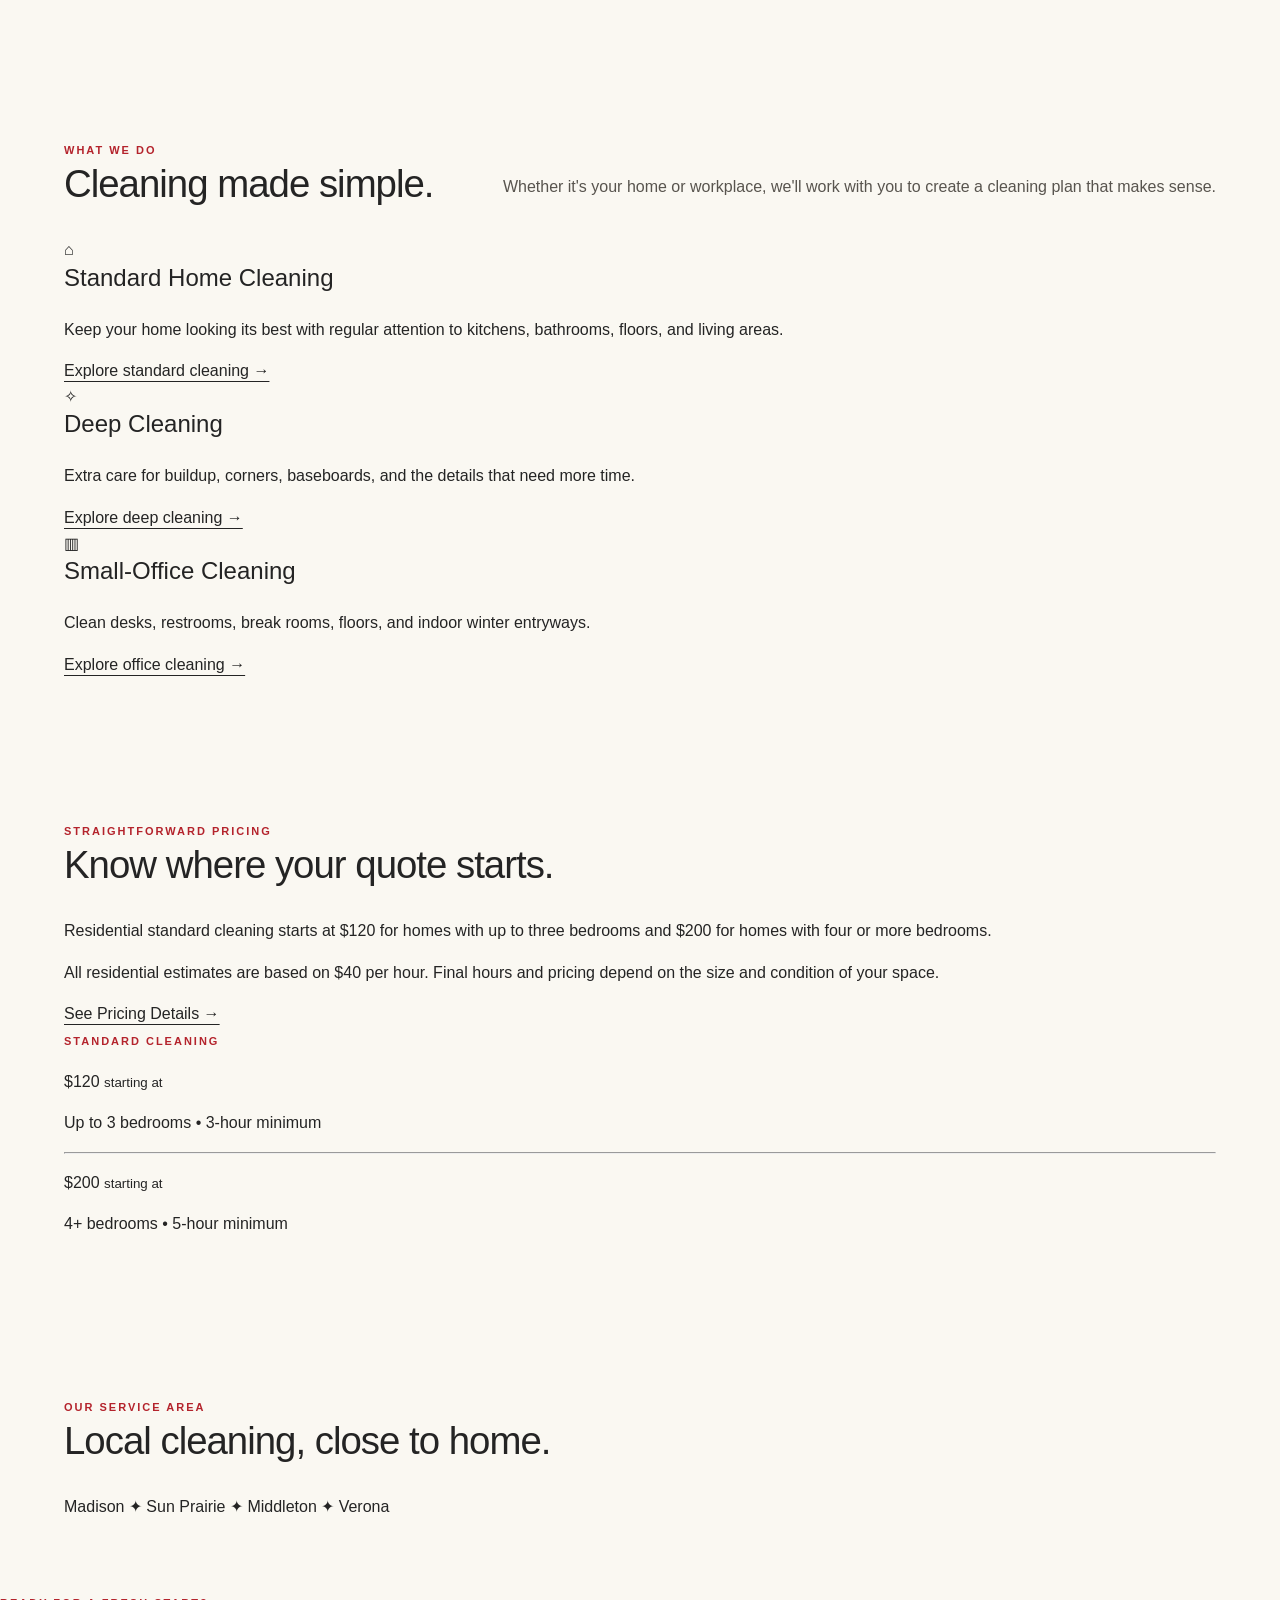
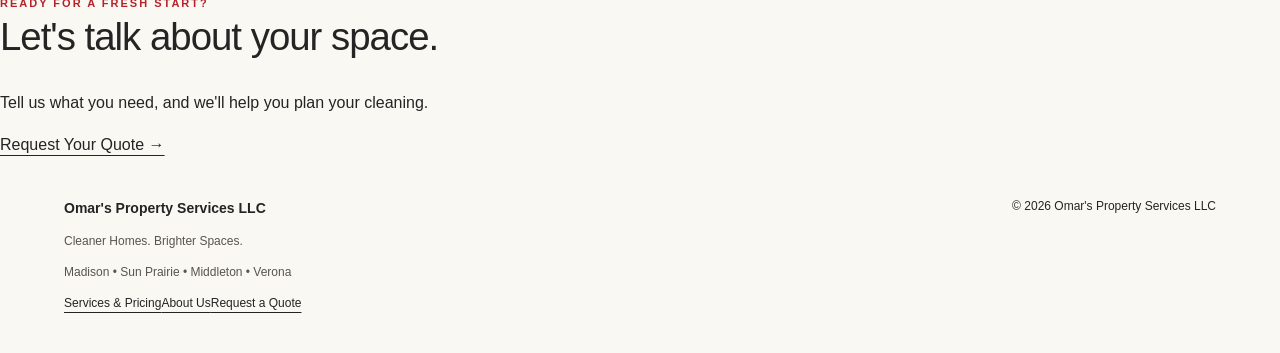
==== commit 3f715659: "Refresh website design and update cleaning services and pricing" ====
--- a/omars-property-services/index.html
+++ b/omars-property-services/index.html
@@ -1,114 +1,6 @@
-<!doctype html>
-<html lang="en">
-  <head>
-    <meta charset="utf-8">
-    <meta name="viewport" content="width=device-width, initial-scale=1">
-    <meta name="description" content="Residential and small-office cleaning from Omar’s Property Services LLC.">
-    <meta name="robots" content="noindex, nofollow">
-    <title>Home | Omar’s Property Services LLC</title>
-    <link rel="stylesheet" href="assets/styles.css">
-    <script defer src="assets/site.js">
-    </script>
-  </head>
-  <body class="home-page">
-    <a class="skip" href="#main">Skip to content</a>
-    <header class="header">
-      <a class="brand" href="index.html" aria-label="Omar’s Property Services LLC home"><span class="brand-mark" aria-hidden="true">O<span>↗</span></span><span>OMAR’S<small>PROPERTY SERVICES LLC</small></span></a>
-      <nav aria-label="Main navigation">
-        <a href="index.html" aria-current="page">Home</a>
-        <a href="services.html">Services</a>
-        <a href="about.html">About</a>
-        <a href="contact.html">Contact &amp; Booking</a>
-      </nav>
-    </header>
-    <main id="main">
-      <section class="hero">
-        <div>
-          <p class="eyebrow">OMAR’S PROPERTY SERVICES LLC</p>
-          <h1>A fresh start.<br><em>More room for life.</em></h1>
-          <p class="lead">Cleaning for everyday living, special gatherings, and the places where you work.</p>
-          <div class="actions">
-            <a class="button" href="services.html#pricing-heading">Explore services &amp; prices <span aria-hidden="true">↗</span></a>
-            <a class="text-link" href="contact.html">Plan your cleaning</a>
-          </div>
-          <p class="small">Residential &amp; small-office cleaning</p>
-        </div>
-        <!-- Replace this illustrative image with an approved work photo in the future. -->
-        <figure class="hero-photo">
-          <img
-            src="assets/home-living-room.png"
-            alt="Bright living room with a cream sofa, oak table, and subtle red and yellow accents."
-            width="1536"
-            height="1024"
-            fetchpriority="high"
-          >
-          <figcaption>AI-created illustration, not a client project.</figcaption>
-        </figure>
-      </section>
-      <section class="section">
-        <div class="section-heading">
-          <div>
-            <p class="eyebrow">OUR SERVICES</p>
-            <h2>The right clean for your space.</h2>
-          </div>
-          <p>Start with what you need.<br>We’ll discuss the details together.</p>
-        </div>
-        <div class="services-grid">
-          <article class="service">
-            <span class="number">01</span>
-            <h3>Residential standard cleaning</h3>
-            <p>A fresh start for your everyday spaces.</p>
-            <a href="services.html#service-1">Explore service <span aria-hidden="true">↗</span></a>
-          </article>
-          <article class="service">
-            <span class="number">02</span>
-            <h3>Deep cleaning</h3>
-            <p>Give the details some extra attention.</p>
-            <a href="services.html#service-2">Explore service <span aria-hidden="true">↗</span></a>
-          </article>
-          <article class="service">
-            <span class="number">03</span>
-            <h3>Small-office cleaning</h3>
-            <p>A cleaner space to get things done.</p>
-            <a href="services.html#service-4">Explore service <span aria-hidden="true">↗</span></a>
-          </article>
-        </div>
-      </section>
-      <!-- How requesting a cleaning works -->
-      <section class="section">
-        <p class="eyebrow">HOW TO GET STARTED</p>
-        <h2>Your next clean, step by step.</h2>
-        <ol class="steps">
-          <li>
-            <h3>Choose your service</h3>
-            <p>Explore our cleaning services and choose the one that best matches your space.</p>
-          </li>
-          <li>
-            <h3>Share the details</h3>
-            <p>Tell us your space size, cleaning priorities, and preferred timing. Mention any access needs or special requests.</p>
-          </li>
-          <li>
-            <h3>Confirm the plan</h3>
-            <p>Discuss the service scope, quote, and availability before confirming your appointment.</p>
-          </li>
-        </ol>
-      </section>
-      <section class="band">
-        <p class="eyebrow">LET’S TALK ABOUT YOUR SPACE</p>
-        <h2>Good cleaning starts<br>with a clear conversation.</h2>
-        <p>Tell us about your space, your priorities, and your preferred timing.</p>
-        <a class="button light" href="contact.html">Plan your cleaning <span aria-hidden="true">↗</span></a>
-      </section>
-    </main>
-    <footer>
-      <div>
-        <strong>Omar’s Property Services LLC</strong>
-        <p>A fresh start for your space.</p>
-      </div>
-      <div>
-        <a href="contact.html">Contact &amp; booking</a>
-        <p>© <span id="year">2026</span> Omar’s Property Services LLC</p>
-      </div>
-    </footer>
-  </body>
-</html>
+<!doctype html><html lang="en"><head><meta charset="utf-8"><meta name="viewport" content="width=device-width,initial-scale=1"><meta name="description" content="Residential and small-office cleaning in Madison, Wisconsin and nearby communities."><title>Home | Omar's Property Services LLC</title><link rel="stylesheet" href="assets/styles.css"><script defer src="assets/site.js"></script></head><body><a class="skip" href="#main">Skip to content</a><header class="header"><div class="container nav-wrap"><a class="brand" href="index.html" aria-label="Omar's Property Services home"><span class="logo-icon" aria-hidden="true"><svg viewBox="0 0 64 64"><path d="M4 31 26 12l20 17V12h9v26" fill="none" stroke="currentColor" stroke-width="5" stroke-linecap="round" stroke-linejoin="round"/><path d="M13 30v20h32V30M23 50V36h12v14" fill="none" stroke="currentColor" stroke-width="4"/><path d="M8 55c16-10 29 4 49-12" fill="none" stroke="#16b7c7" stroke-width="5" stroke-linecap="round"/></svg></span><span class="brand-words"><strong>OMAR'S</strong><small>PROPERTY SERVICES LLC</small></span></a><button class="menu-toggle" aria-label="Toggle navigation" aria-expanded="false" aria-controls="site-nav">Menu ☰</button><nav id="site-nav" aria-label="Main navigation"><a aria-current="page" href="index.html">Home</a><a  href="services.html">Services & Pricing</a><a  href="about.html">About</a><a  href="contact.html">Contact</a><a class="nav-cta" href="contact.html">Get a Quote</a></nav></div></header><main id="main">
+<section class="hero"><div class="container hero-grid"><div class="hero-copy"><span class="eyebrow">LOCALLY OWNED • MADISON, WISCONSIN</span><h1>A cleaner space.<br><span>A brighter day.</span></h1><p>Thoughtful home and small-office cleaning that fits your space and your schedule. Simple pricing, clear communication, and a fresh start.</p><div class="buttons"><a class="btn" href="contact.html">Get a Free Quote →</a><a class="btn btn-outline" href="services.html">View Services & Pricing</a></div><div class="hero-facts"><span>Residential Cleaning</span><span>Small-Office Cleaning</span><span>Starting at $40/hr</span></div></div><div class="hero-image"><img src="assets/home-living-room.png" alt="Bright, tidy living room" width="1536" height="1024"><div class="floating-note">A fresh clean, without the hassle <span>✦</span></div></div></div></section>
+<section class="section"><div class="container"><div class="section-heading"><div><span class="eyebrow">WHAT WE DO</span><h2>Cleaning made simple.</h2></div><p>Whether it's your home or workplace, we'll work with you to create a cleaning plan that makes sense.</p></div><div class="cards"><article class="card"><div class="card-icon">⌂</div><h3>Standard Home Cleaning</h3><p>Keep your home looking its best with regular attention to kitchens, bathrooms, floors, and living areas.</p><a href="services.html#standard">Explore standard cleaning →</a></article><article class="card"><div class="card-icon">✧</div><h3>Deep Cleaning</h3><p>Extra care for buildup, corners, baseboards, and the details that need more time.</p><a href="services.html#deep">Explore deep cleaning →</a></article><article class="card"><div class="card-icon">▥</div><h3>Small-Office Cleaning</h3><p>Clean desks, restrooms, break rooms, floors, and indoor winter entryways.</p><a href="services.html#office">Explore office cleaning →</a></article></div></div></section>
+<section class="section soft"><div class="container split"><div><span class="eyebrow">STRAIGHTFORWARD PRICING</span><h2>Know where your quote starts.</h2><p>Residential standard cleaning starts at $120 for homes with up to three bedrooms and $200 for homes with four or more bedrooms.</p><p>All residential estimates are based on $40 per hour. Final hours and pricing depend on the size and condition of your space.</p><a class="btn" href="services.html#pricing">See Pricing Details →</a></div><div class="quote-panel"><span class="eyebrow">STANDARD CLEANING</span><p class="big-price">$120 <small>starting at</small></p><p>Up to 3 bedrooms • 3-hour minimum</p><hr><p class="big-price">$200 <small>starting at</small></p><p>4+ bedrooms • 5-hour minimum</p></div></div></section>
+<section class="section"><div class="container"><div class="section-heading"><div><span class="eyebrow">OUR SERVICE AREA</span><h2>Local cleaning, close to home.</h2></div></div><div class="location-strip">Madison <span>✦</span> Sun Prairie <span>✦</span> Middleton <span>✦</span> Verona</div></div></section>
+<section class="cta"><div class="container cta-inner"><div><span class="eyebrow">READY FOR A FRESH START?</span><h2>Let's talk about your space.</h2><p>Tell us what you need, and we'll help you plan your cleaning.</p></div><a class="btn btn-light" href="contact.html">Request Your Quote →</a></div></section></main><footer class="footer"><div class="container footer-grid"><div><strong>Omar's Property Services LLC</strong><p>Cleaner Homes. Brighter Spaces.</p><p>Madison • Sun Prairie • Middleton • Verona</p></div><div><a href="services.html">Services & Pricing</a><a href="about.html">About Us</a><a href="contact.html">Request a Quote</a></div></div><div class="container footer-bottom">© <span id="year">2026</span> Omar's Property Services LLC</div></footer></body></html>
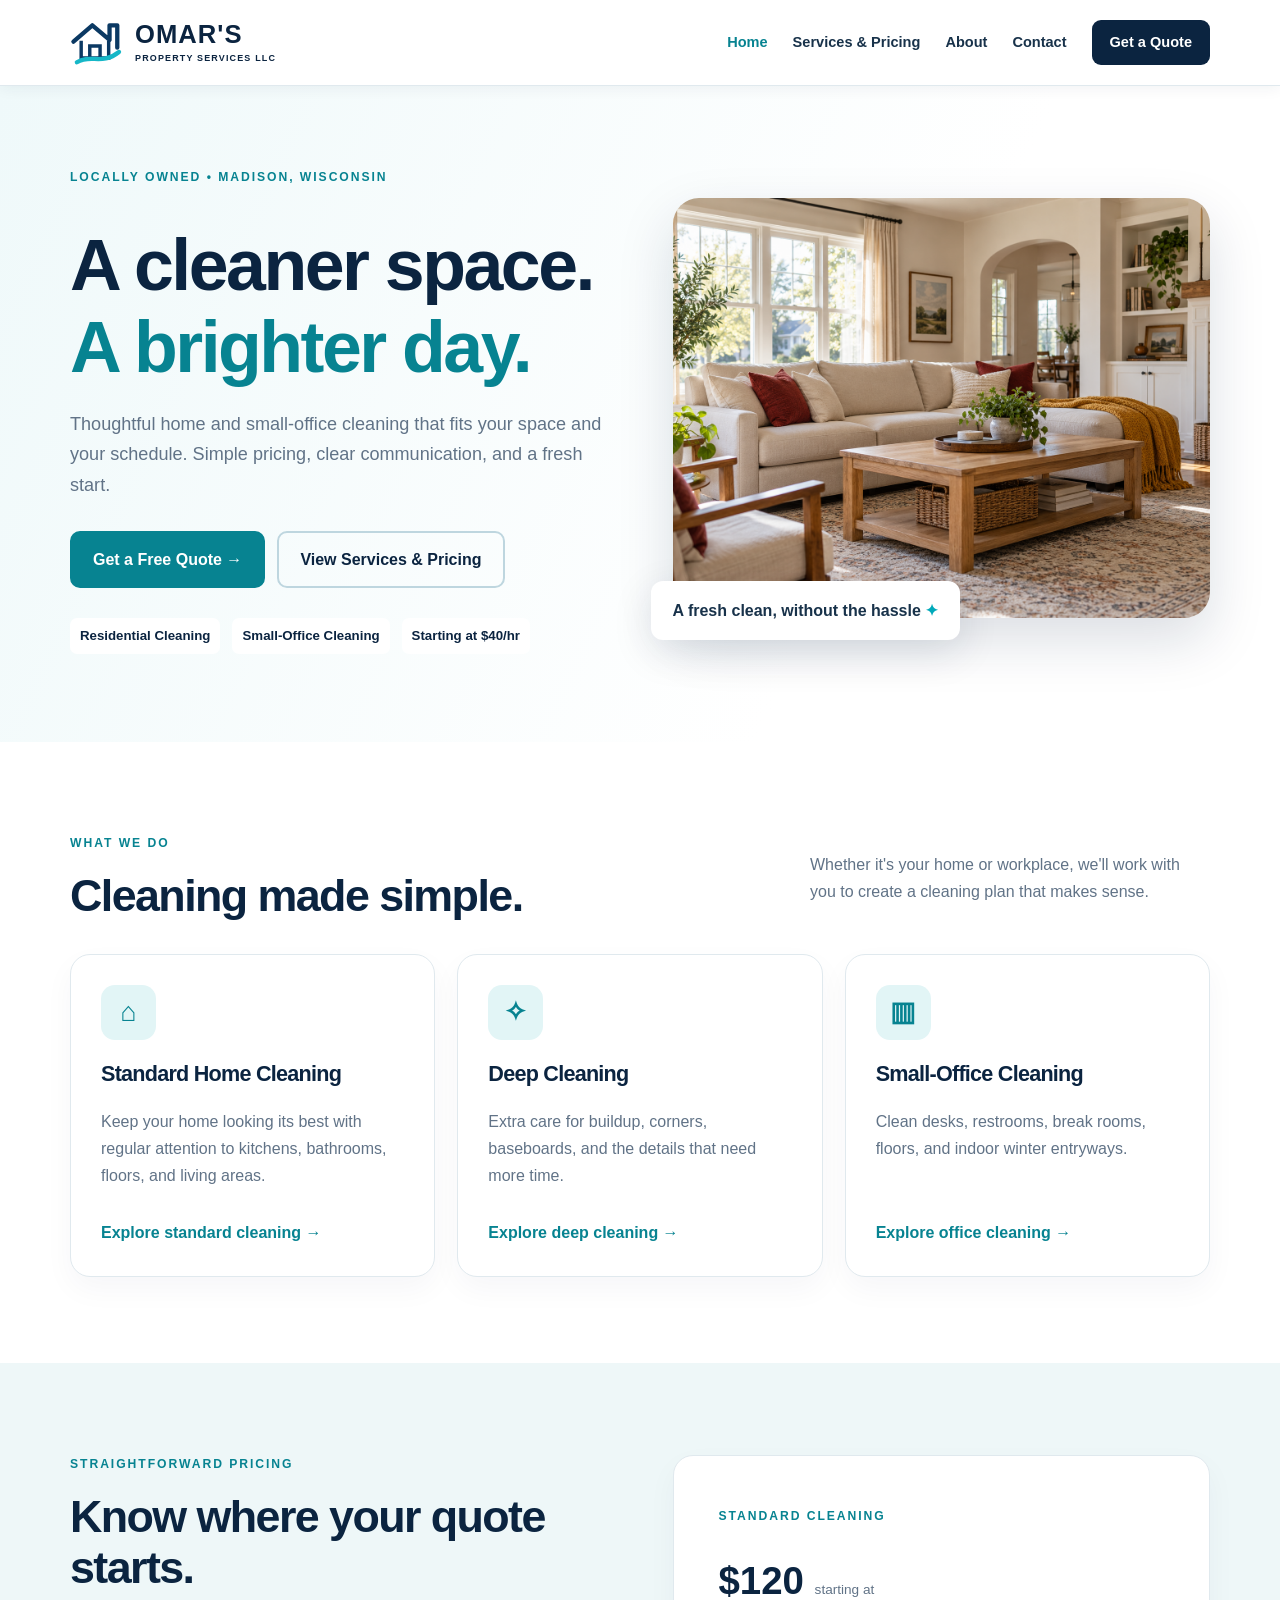
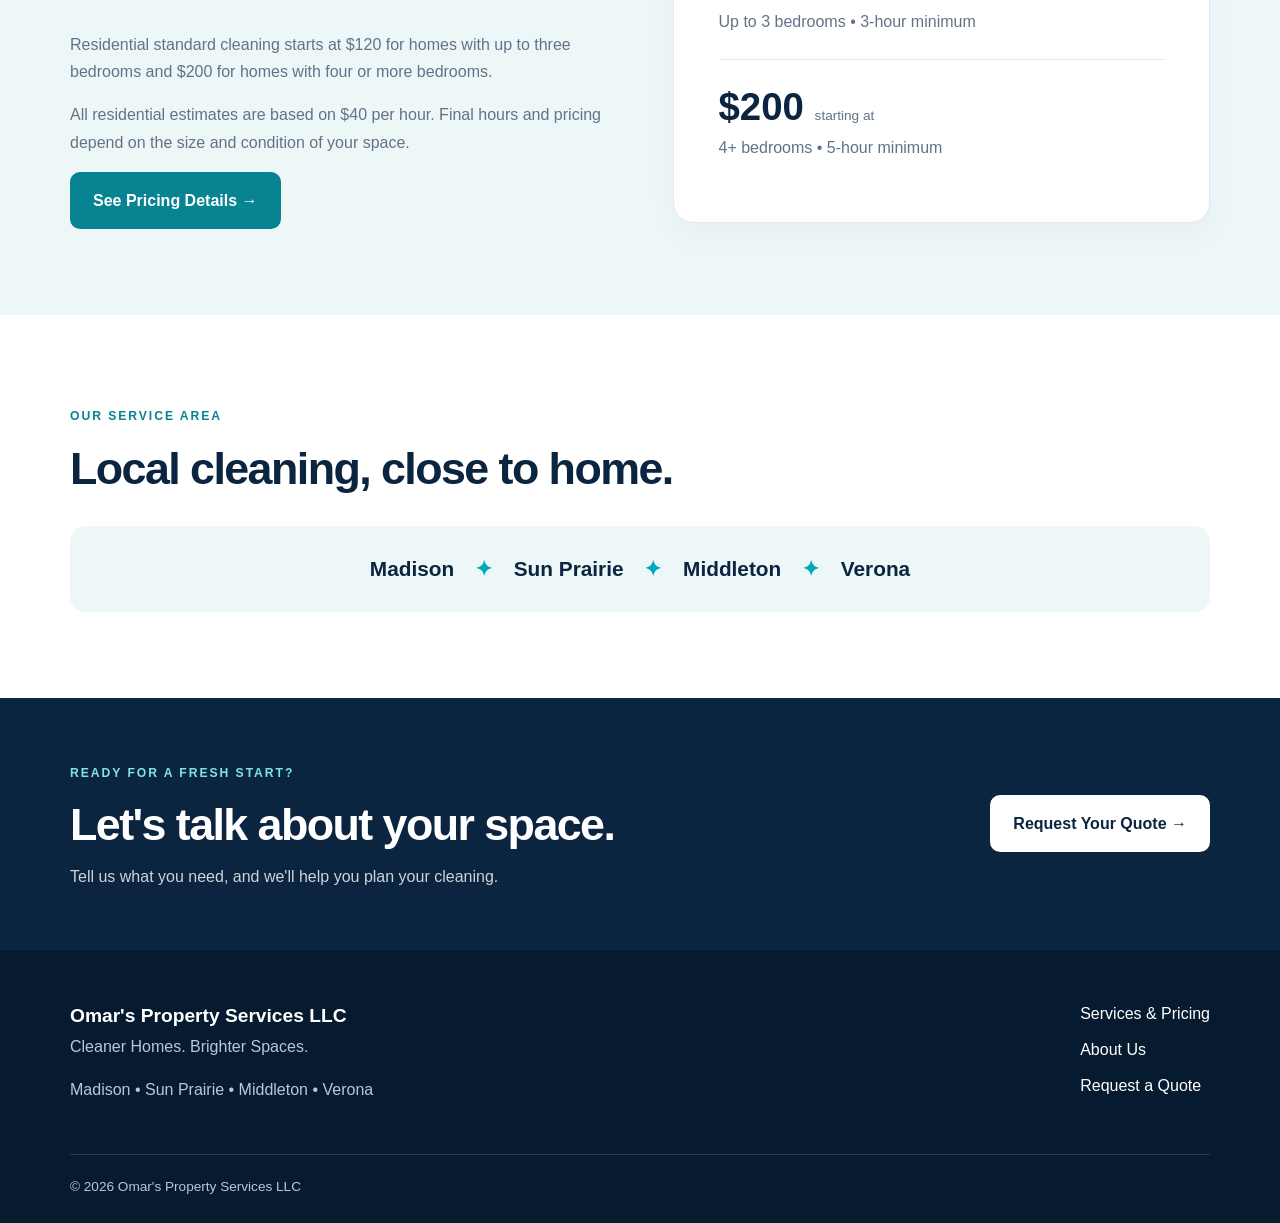
==== commit e4555baf: "Format index.html for readable source code" ====
--- a/omars-property-services/index.html
+++ b/omars-property-services/index.html
@@ -1,6 +1,155 @@
-<!doctype html><html lang="en"><head><meta charset="utf-8"><meta name="viewport" content="width=device-width,initial-scale=1"><meta name="description" content="Residential and small-office cleaning in Madison, Wisconsin and nearby communities."><title>Home | Omar's Property Services LLC</title><link rel="stylesheet" href="assets/styles.css"><script defer src="assets/site.js"></script></head><body><a class="skip" href="#main">Skip to content</a><header class="header"><div class="container nav-wrap"><a class="brand" href="index.html" aria-label="Omar's Property Services home"><span class="logo-icon" aria-hidden="true"><svg viewBox="0 0 64 64"><path d="M4 31 26 12l20 17V12h9v26" fill="none" stroke="currentColor" stroke-width="5" stroke-linecap="round" stroke-linejoin="round"/><path d="M13 30v20h32V30M23 50V36h12v14" fill="none" stroke="currentColor" stroke-width="4"/><path d="M8 55c16-10 29 4 49-12" fill="none" stroke="#16b7c7" stroke-width="5" stroke-linecap="round"/></svg></span><span class="brand-words"><strong>OMAR'S</strong><small>PROPERTY SERVICES LLC</small></span></a><button class="menu-toggle" aria-label="Toggle navigation" aria-expanded="false" aria-controls="site-nav">Menu ☰</button><nav id="site-nav" aria-label="Main navigation"><a aria-current="page" href="index.html">Home</a><a  href="services.html">Services & Pricing</a><a  href="about.html">About</a><a  href="contact.html">Contact</a><a class="nav-cta" href="contact.html">Get a Quote</a></nav></div></header><main id="main">
-<section class="hero"><div class="container hero-grid"><div class="hero-copy"><span class="eyebrow">LOCALLY OWNED • MADISON, WISCONSIN</span><h1>A cleaner space.<br><span>A brighter day.</span></h1><p>Thoughtful home and small-office cleaning that fits your space and your schedule. Simple pricing, clear communication, and a fresh start.</p><div class="buttons"><a class="btn" href="contact.html">Get a Free Quote →</a><a class="btn btn-outline" href="services.html">View Services & Pricing</a></div><div class="hero-facts"><span>Residential Cleaning</span><span>Small-Office Cleaning</span><span>Starting at $40/hr</span></div></div><div class="hero-image"><img src="assets/home-living-room.png" alt="Bright, tidy living room" width="1536" height="1024"><div class="floating-note">A fresh clean, without the hassle <span>✦</span></div></div></div></section>
-<section class="section"><div class="container"><div class="section-heading"><div><span class="eyebrow">WHAT WE DO</span><h2>Cleaning made simple.</h2></div><p>Whether it's your home or workplace, we'll work with you to create a cleaning plan that makes sense.</p></div><div class="cards"><article class="card"><div class="card-icon">⌂</div><h3>Standard Home Cleaning</h3><p>Keep your home looking its best with regular attention to kitchens, bathrooms, floors, and living areas.</p><a href="services.html#standard">Explore standard cleaning →</a></article><article class="card"><div class="card-icon">✧</div><h3>Deep Cleaning</h3><p>Extra care for buildup, corners, baseboards, and the details that need more time.</p><a href="services.html#deep">Explore deep cleaning →</a></article><article class="card"><div class="card-icon">▥</div><h3>Small-Office Cleaning</h3><p>Clean desks, restrooms, break rooms, floors, and indoor winter entryways.</p><a href="services.html#office">Explore office cleaning →</a></article></div></div></section>
-<section class="section soft"><div class="container split"><div><span class="eyebrow">STRAIGHTFORWARD PRICING</span><h2>Know where your quote starts.</h2><p>Residential standard cleaning starts at $120 for homes with up to three bedrooms and $200 for homes with four or more bedrooms.</p><p>All residential estimates are based on $40 per hour. Final hours and pricing depend on the size and condition of your space.</p><a class="btn" href="services.html#pricing">See Pricing Details →</a></div><div class="quote-panel"><span class="eyebrow">STANDARD CLEANING</span><p class="big-price">$120 <small>starting at</small></p><p>Up to 3 bedrooms • 3-hour minimum</p><hr><p class="big-price">$200 <small>starting at</small></p><p>4+ bedrooms • 5-hour minimum</p></div></div></section>
-<section class="section"><div class="container"><div class="section-heading"><div><span class="eyebrow">OUR SERVICE AREA</span><h2>Local cleaning, close to home.</h2></div></div><div class="location-strip">Madison <span>✦</span> Sun Prairie <span>✦</span> Middleton <span>✦</span> Verona</div></div></section>
-<section class="cta"><div class="container cta-inner"><div><span class="eyebrow">READY FOR A FRESH START?</span><h2>Let's talk about your space.</h2><p>Tell us what you need, and we'll help you plan your cleaning.</p></div><a class="btn btn-light" href="contact.html">Request Your Quote →</a></div></section></main><footer class="footer"><div class="container footer-grid"><div><strong>Omar's Property Services LLC</strong><p>Cleaner Homes. Brighter Spaces.</p><p>Madison • Sun Prairie • Middleton • Verona</p></div><div><a href="services.html">Services & Pricing</a><a href="about.html">About Us</a><a href="contact.html">Request a Quote</a></div></div><div class="container footer-bottom">© <span id="year">2026</span> Omar's Property Services LLC</div></footer></body></html>+<!doctype html>
+<html lang="en">
+  <head>
+    <meta charset="utf-8">
+    <meta name="viewport" content="width=device-width,initial-scale=1">
+    <meta name="description" content="Residential and small-office cleaning in Madison, Wisconsin and nearby communities.">
+    <title>Home | Omar's Property Services LLC</title>
+    <link rel="stylesheet" href="assets/styles.css">
+    <script defer src="assets/site.js">
+    </script>
+  </head>
+  <body>
+    <a class="skip" href="#main">Skip to content</a>
+    <header class="header">
+      <div class="container nav-wrap">
+        <a class="brand" href="index.html" aria-label="Omar's Property Services home">
+          <span class="logo-icon" aria-hidden="true">
+            <svg viewBox="0 0 64 64">
+              <path d="M4 31 26 12l20 17V12h9v26" fill="none" stroke="currentColor" stroke-width="5" stroke-linecap="round" stroke-linejoin="round"/>
+              <path d="M13 30v20h32V30M23 50V36h12v14" fill="none" stroke="currentColor" stroke-width="4"/>
+              <path d="M8 55c16-10 29 4 49-12" fill="none" stroke="#16b7c7" stroke-width="5" stroke-linecap="round"/>
+            </svg>
+          </span>
+          <span class="brand-words">
+            <strong>OMAR'S</strong>
+            <small>PROPERTY SERVICES LLC</small>
+          </span>
+        </a>
+        <button class="menu-toggle" aria-label="Toggle navigation" aria-expanded="false" aria-controls="site-nav">Menu ☰</button>
+        <nav id="site-nav" aria-label="Main navigation">
+          <a aria-current="page" href="index.html">Home</a>
+          <a  href="services.html">Services & Pricing</a>
+          <a  href="about.html">About</a>
+          <a  href="contact.html">Contact</a>
+          <a class="nav-cta" href="contact.html">Get a Quote</a>
+        </nav>
+      </div>
+    </header>
+    <main id="main">
+      <section class="hero">
+        <div class="container hero-grid">
+          <div class="hero-copy">
+            <span class="eyebrow">LOCALLY OWNED • MADISON, WISCONSIN</span>
+            <h1>A cleaner space.<br>
+              <span>A brighter day.</span>
+            </h1>
+            <p>Thoughtful home and small-office cleaning that fits your space and your schedule. Simple pricing, clear communication, and a fresh start.</p>
+            <div class="buttons">
+              <a class="btn" href="contact.html">Get a Free Quote →</a>
+              <a class="btn btn-outline" href="services.html">View Services & Pricing</a>
+            </div>
+            <div class="hero-facts">
+              <span>Residential Cleaning</span>
+              <span>Small-Office Cleaning</span>
+              <span>Starting at $40/hr</span>
+            </div>
+          </div>
+          <div class="hero-image">
+            <img src="assets/home-living-room.png" alt="Bright, tidy living room" width="1536" height="1024">
+            <div class="floating-note">A fresh clean, without the hassle <span>✦</span>
+            </div>
+          </div>
+        </div>
+      </section>
+      <section class="section">
+        <div class="container">
+          <div class="section-heading">
+            <div>
+              <span class="eyebrow">WHAT WE DO</span>
+              <h2>Cleaning made simple.</h2>
+            </div>
+            <p>Whether it's your home or workplace, we'll work with you to create a cleaning plan that makes sense.</p>
+          </div>
+          <div class="cards">
+            <article class="card">
+              <div class="card-icon">⌂</div>
+              <h3>Standard Home Cleaning</h3>
+              <p>Keep your home looking its best with regular attention to kitchens, bathrooms, floors, and living areas.</p>
+              <a href="services.html#standard">Explore standard cleaning →</a>
+            </article>
+            <article class="card">
+              <div class="card-icon">✧</div>
+              <h3>Deep Cleaning</h3>
+              <p>Extra care for buildup, corners, baseboards, and the details that need more time.</p>
+              <a href="services.html#deep">Explore deep cleaning →</a>
+            </article>
+            <article class="card">
+              <div class="card-icon">▥</div>
+              <h3>Small-Office Cleaning</h3>
+              <p>Clean desks, restrooms, break rooms, floors, and indoor winter entryways.</p>
+              <a href="services.html#office">Explore office cleaning →</a>
+            </article>
+          </div>
+        </div>
+      </section>
+      <section class="section soft">
+        <div class="container split">
+          <div>
+            <span class="eyebrow">STRAIGHTFORWARD PRICING</span>
+            <h2>Know where your quote starts.</h2>
+            <p>Residential standard cleaning starts at $120 for homes with up to three bedrooms and $200 for homes with four or more bedrooms.</p>
+            <p>All residential estimates are based on $40 per hour. Final hours and pricing depend on the size and condition of your space.</p>
+            <a class="btn" href="services.html#pricing">See Pricing Details →</a>
+          </div>
+          <div class="quote-panel">
+            <span class="eyebrow">STANDARD CLEANING</span>
+            <p class="big-price">$120 <small>starting at</small>
+            </p>
+            <p>Up to 3 bedrooms • 3-hour minimum</p>
+            <hr>
+            <p class="big-price">$200 <small>starting at</small>
+            </p>
+            <p>4+ bedrooms • 5-hour minimum</p>
+          </div>
+        </div>
+      </section>
+      <section class="section">
+        <div class="container">
+          <div class="section-heading">
+            <div>
+              <span class="eyebrow">OUR SERVICE AREA</span>
+              <h2>Local cleaning, close to home.</h2>
+            </div>
+          </div>
+          <div class="location-strip">Madison <span>✦</span> Sun Prairie <span>✦</span> Middleton <span>✦</span> Verona</div>
+        </div>
+      </section>
+      <section class="cta">
+        <div class="container cta-inner">
+          <div>
+            <span class="eyebrow">READY FOR A FRESH START?</span>
+            <h2>Let's talk about your space.</h2>
+            <p>Tell us what you need, and we'll help you plan your cleaning.</p>
+          </div>
+          <a class="btn btn-light" href="contact.html">Request Your Quote →</a>
+        </div>
+      </section>
+    </main>
+    <footer class="footer">
+      <div class="container footer-grid">
+        <div>
+          <strong>Omar's Property Services LLC</strong>
+          <p>Cleaner Homes. Brighter Spaces.</p>
+          <p>Madison • Sun Prairie • Middleton • Verona</p>
+        </div>
+        <div>
+          <a href="services.html">Services & Pricing</a>
+          <a href="about.html">About Us</a>
+          <a href="contact.html">Request a Quote</a>
+        </div>
+      </div>
+      <div class="container footer-bottom">© <span id="year">2026</span> Omar's Property Services LLC</div>
+    </footer>
+  </body>
+</html>
--- a/omars-property-services/assets/styles.css
+++ b/omars-property-services/assets/styles.css
@@ -1,868 +1 @@
-/* Change the brand palette here. Shared by all four pages. */
-:root {
-  --red: #b4232c;
-  --red-dark: #8e1a23;
-  --yellow: #f4c542;
-  --text: #242424;
-  --background: #faf8f2;
-  --muted: #58544e;
-  --border: #ddd6c9;
-}
-
-/* Pricing tables scroll inside their region on narrow screens. */
-.table-scroll {
-  overflow-x: auto;
-  margin: 24px 0;
-}
-
-table {
-  width: 100%;
-  border-collapse: collapse;
-  background: #fff;
-}
-
-caption {
-  text-align: left;
-  padding-bottom: 12px;
-  font-weight: bold;
-}
-
-th,
-td {
-  padding: 16px;
-  text-align: left;
-  border: 1px solid var(--border);
-}
-
-thead {
-  background: var(--text);
-  color: #fff;
-}
-
-.price-highlight {
-  font-size: 22px;
-  font-weight: bold;
-}
-
-/* Base styles, navigation, layout, and responsive rules */
-/* Homepage: light background, editorial image, restrained brand accents. */
-.home-page .hero {
-  grid-template-columns: 0.95fr 1.2fr;
-  gap: 48px;
-  padding-top: 65px;
-  padding-bottom: 55px;
-}
-
-.home-page h1 {
-  font-size: clamp(42px, 4.5vw, 64px);
-  letter-spacing: -2px;
-}
-
-.hero-photo {
-  margin: 0;
-  min-width: 0;
-  position: relative;
-}
-
-.hero-photo img {
-  display: block;
-  width: 100%;
-  height: 470px;
-  object-fit: cover;
-  border-radius: 8px 90px 8px 8px;
-}
-
-.hero-photo figcaption {
-  padding-top: 10px;
-  font-size: 11px;
-  color: var(--muted);
-}
-
-.home-page .services-grid {
-  grid-template-columns: repeat(2, 1fr);
-  gap: 22px;
-}
-
-.home-page .service {
-  margin: 0;
-  padding: 30px;
-  border: 1px solid var(--border);
-  background: #fff;
-  border-radius: 6px;
-}
-
-.home-page .service .number {
-  margin-bottom: 22px;
-}
-
-.home-page .service p {
-  min-height: 0;
-}
-
-@media (max-width: 640px) {
-  .home-page .hero {
-    grid-template-columns: 1fr;
-    gap: 30px;
-    padding-top: 40px;
-  }
-
-  .home-page .services-grid {
-    grid-template-columns: 1fr;
-  }
-
-  .hero-photo img {
-    height: auto;
-    aspect-ratio: 3 / 2;
-    border-top-right-radius: 55px;
-  }
-}
-
-* {
-  box-sizing: border-box
-}
-
-html {
-  scroll-behavior: smooth
-}
-
-body {
-  margin: 0;
-  background: var(--background);
-  color: var(--text);
-  font-family: Arial,Helvetica,sans-serif;
-  line-height: 1.6
-}
-
-a {
-  color: inherit;
-  text-underline-offset: 5px
-}
-
-a:hover {
-  color: var(--red)
-}
-
-button,input,select,textarea {
-  font: inherit
-}
-
-a:focus-visible,button:focus-visible,input:focus-visible,select:focus-visible,textarea:focus-visible {
-  outline: 3px solid #8b211f;
-  outline-offset: 5px
-}
-
-.skip {
-  position: absolute;
-  top: -100px;
-  background: #fff;
-  padding: 12px;
-  z-index: 10
-}
-
-.skip:focus {
-  top: 8px
-}
-
-.header {
-  max-width: 1280px;
-  margin: auto;
-  padding: 28px 5%;
-  display: flex;
-  justify-content: space-between;
-  align-items: center;
-  gap: 24px;
-  border-bottom: 1px solid var(--border)
-}
-
-.brand {
-  display: flex;
-  align-items: center;
-  gap: 12px;
-  text-decoration: none;
-  font-weight: bold;
-  letter-spacing: 2px;
-  line-height: 1.3
-}
-
-.brand small {
-  display: block;
-  font-size: 9px;
-  letter-spacing: 1.5px;
-  margin-top: 5px
-}
-
-.brand-mark {
-  font-size: 38px;
-  border: 1px solid var(--red);
-  border-radius: 50%;
-  width: 54px;
-  height: 54px;
-  text-align: center;
-  position: relative;
-  letter-spacing: 0
-}
-
-.brand-mark span {
-  position: absolute;
-  font-size: 21px;
-  right: -5px;
-  top: -8px;
-  background: var(--background)
-}
-
-nav {
-  display: flex;
-  gap: 26px;
-  flex-wrap: wrap
-}
-
-nav a {
-  font-size: 14px;
-  text-decoration: none;
-  padding: 8px 0
-}
-
-nav a[aria-current] {
-  border-bottom: 2px solid var(--red)
-}
-
-.hero,.section,.page-intro,.service-details {
-  max-width: 1280px;
-  margin: auto;
-  padding: 70px 5%
-}
-
-.hero {
-  display: grid;
-  grid-template-columns: 1.2fr 1fr;
-  align-items: center;
-  gap: 70px
-}
-
-.eyebrow {
-  font-size: 11px;
-  font-weight: bold;
-  letter-spacing: 2px;
-  margin: 0 0 22px;
-  color: var(--red)
-}
-
-h1,h2,h3 {
-  line-height: 1.13;
-  margin-top: 0;
-  font-weight: 500
-}
-
-h1 {
-  font-size: clamp(42px,5.5vw,76px);
-  letter-spacing: -3px;
-  margin-bottom: 25px
-}
-
-h1 em {
-  font-family: Georgia,serif;
-  color: var(--red);
-  font-weight: 400
-}
-
-h2 {
-  font-size: clamp(28px,3vw,42px);
-  letter-spacing: -1px
-}
-
-h3 {
-  font-size: 24px;
-  line-height: 1.25
-}
-
-.lead {
-  font-size: 18px;
-  color: var(--muted);
-  max-width: 560px
-}
-
-.actions {
-  display: flex;
-  align-items: center;
-  gap: 24px;
-  flex-wrap: wrap;
-  margin: 30px 0
-}
-
-.button {
-  display: inline-flex;
-  align-items: center;
-  gap: 30px;
-  background: var(--red);
-  color: #fff;
-  border: 0;
-  border-radius: 4px;
-  text-decoration: none;
-  padding: 15px 22px;
-  font-size: 14px;
-  cursor: pointer
-}
-
-.button:hover {
-  background: var(--red-dark);
-  color: #fff
-}
-
-.button:disabled {
-  opacity: .55;
-  cursor: not-allowed
-}
-
-.text-link {
-  font-size: 14px;
-  font-weight: bold
-}
-
-.small {
-  font-size: 12px;
-  color: var(--muted)
-}
-
-.art {
-  height: 490px;
-  background: #f5e7c3;
-  border-radius: 160px 160px 8px 8px;
-  position: relative;
-  overflow: hidden
-}
-
-.sun {
-  position: absolute;
-  width: 220px;
-  height: 220px;
-  border-radius: 50%;
-  background: var(--yellow);
-  top: 40px;
-  left: 30px
-}
-
-.window {
-  position: absolute;
-  width: 205px;
-  height: 250px;
-  top: 85px;
-  right: 35px;
-  border: 12px solid var(--background);
-  border-radius: 100px 100px 0 0;
-  background: linear-gradient(90deg,transparent 47%,var(--background) 47%,var(--background) 53%,transparent 53%),linear-gradient(0deg,transparent 47%,var(--background) 47%,var(--background) 52%,transparent 52%),#efd8b6;
-  box-shadow: 20px 25px 0 #e6cc9e
-}
-
-.pot {
-  position: absolute;
-  bottom: 75px;
-  left: 55px;
-  width: 100px;
-  height: 100px;
-  background: var(--red);
-  border-radius: 8px 8px 32px 32px
-}
-
-.stem {
-  position: absolute;
-  bottom: 175px;
-  left: 104px;
-  height: 150px;
-  width: 5px;
-  background: #4e5540
-}
-
-.leaf {
-  position: absolute;
-  background: #4e5540;
-  width: 90px;
-  height: 48px;
-  border-radius: 100% 0 100% 0
-}
-
-.leaf-one {
-  left: 24px;
-  bottom: 245px;
-  transform: rotate(35deg)
-}
-
-.leaf-two {
-  left: 105px;
-  bottom: 280px;
-  transform: rotate(-15deg)
-}
-
-.art-label {
-  position: absolute;
-  bottom: 22px;
-  left: 30px;
-  right: 30px;
-  font-family: Georgia,serif;
-  font-style: italic;
-  font-size: 22px;
-  border-top: 1px solid #a68b55;
-  padding-top: 12px
-}
-
-.section-heading {
-  display: flex;
-  align-items: center;
-  justify-content: space-between;
-  gap: 30px
-}
-
-.section-heading p {
-  color: var(--muted)
-}
-
-.services-grid {
-  display: grid;
-  grid-template-columns: repeat(4,1fr);
-  gap: 0;
-  margin-top: 25px
-}
-
-.service {
-  padding: 25px;
-  border: 1px solid var(--border);
-  margin-right: -1px
-}
-
-.number {
-  display: block;
-  font-size: 12px;
-  color: var(--red);
-  margin-bottom: 35px
-}
-
-.service p {
-  color: var(--muted);
-  font-size: 14px;
-  min-height: 48px
-}
-
-.service a {
-  font-size: 12px;
-  font-weight: bold
-}
-
-.band {
-  background: var(--text);
-  color: #fff;
-  padding: 70px max(5%,calc((100vw - 1152px)/2));
-  margin-top: 35px
-}
-
-.band .eyebrow {
-  color: var(--yellow)
-}
-
-.band p {
-  max-width: 530px
-}
-
-.light {
-  background: var(--yellow);
-  color: var(--red-dark);
-  margin-top: 15px
-}
-
-.page-intro {
-  padding-bottom: 35px;
-  max-width: 1280px
-}
-
-.service-details {
-  padding-top: 20px;
-  padding-bottom: 25px
-}
-
-.detail {
-  display: grid;
-  grid-template-columns: 55px 1fr 190px;
-  gap: 30px;
-  padding: 35px 0;
-  border-top: 1px solid var(--border);
-  align-items: start;
-  scroll-margin-top: 24px
-}
-
-.detail .number {
-  padding-top: 8px
-}
-
-.detail h2 {
-  font-size: 30px
-}
-
-.detail p {
-  max-width: 650px;
-  color: var(--muted)
-}
-
-.detail a {
-  margin-top: 10px
-}
-
-.two-column {
-  display: grid;
-  grid-template-columns: 1fr 1fr;
-  gap: 80px
-}
-
-.contact-grid {
-  display: grid;
-  grid-template-columns: .8fr 1.2fr;
-  gap: 70px;
-  padding-top: 30px
-}
-
-dt {
-  font-size: 12px;
-  text-transform: uppercase;
-  letter-spacing: 1px;
-  font-weight: bold;
-  margin-top: 20px
-}
-
-dd {
-  margin: 4px 0;
-  color: var(--muted)
-}
-
-.notice {
-  padding: 18px;
-  border-left: 3px solid var(--red);
-  background: #fff2cb;
-  font-size: 14px
-}
-
-.form-panel {
-  background: #fff;
-  padding: 35px;
-  border: 1px solid var(--border);
-  border-radius: 6px
-}
-
-.form-panel p {
-  font-size: 14px;
-  color: var(--muted)
-}
-
-label {
-  display: block;
-  margin: 18px 0 7px;
-  font-size: 14px;
-  font-weight: bold
-}
-
-input,select,textarea {
-  width: 100%;
-  padding: 12px;
-  border: 1px solid #8c8880;
-  border-radius: 3px;
-  background: #fff;
-  color: var(--text)
-}
-
-textarea {
-  resize: vertical
-}
-
-form button {
-  margin-top: 22px
-}
-
-.status {
-  border-left: 3px solid var(--red);
-  padding-left: 12px
-}
-
-.status:empty {
-  display: none
-}
-
-footer {
-  max-width: 1280px;
-  margin: auto;
-  padding: 40px 5%;
-  display: flex;
-  justify-content: space-between;
-  gap: 30px;
-  font-size: 12px
-}
-
-footer p {
-  color: var(--muted)
-}
-
-footer strong {
-  font-size: 14px
-}
-
-@media(max-width:900px) {
-  .hero {
-    gap: 30px
-  }
-  .art {
-    height: 420px
-  }
-  .services-grid {
-    grid-template-columns: repeat(2,1fr)
-  }
-  nav {
-    gap: 16px
-  }
-  .detail {
-    grid-template-columns: 35px 1fr
-  }
-  .detail a {
-    grid-column: 2
-  }
-  .contact-grid {
-    gap: 30px
-  }
-}
-
-@media(max-width:640px) {
-  .header {
-    align-items: flex-start;
-    flex-direction: column;
-    padding: 20px 6%
-  }
-  nav {
-    width: 100%;
-    justify-content: space-between;
-    gap: 12px
-  }
-  nav a {
-    font-size: 12px
-  }
-  .hero,.section,.page-intro,.service-details {
-    padding: 45px 6%
-  }
-  .hero {
-    grid-template-columns: 1fr;
-    gap: 28px
-  }
-  h1 {
-    letter-spacing: -1.7px
-  }
-  .art {
-    height: 360px;
-    max-width: 400px;
-    width: 100%;
-    margin: auto
-  }
-  .window {
-    height: 200px;
-    top: 55px
-  }
-  .sun {
-    width: 180px;
-    height: 180px
-  }
-  .section-heading {
-    display: block
-  }
-  .services-grid {
-    grid-template-columns: 1fr
-  }
-  .service {
-    margin: 0 0 -1px
-  }
-  .service p {
-    min-height: 0
-  }
-  .number {
-    margin-bottom: 20px
-  }
-  .two-column,.contact-grid {
-    grid-template-columns: 1fr;
-    gap: 25px
-  }
-  .form-panel {
-    padding: 22px
-  }
-  .band {
-    padding: 45px 6%
-  }
-  .detail {
-    gap: 12px
-  }
-  .detail h2 {
-    font-size: 26px
-  }
-  footer {
-    flex-direction: column;
-    padding: 30px 6%
-  }
-}
-
-@media(prefers-reduced-motion:reduce) {
-  html {
-    scroll-behavior: auto
-  }
-}
-
-.steps {
-  display: grid;
-  grid-template-columns: repeat(3,1fr);
-  gap: 36px;
-  list-style: none;
-  padding: 0;
-  counter-reset: step;
-  margin: 35px 0 0
-}
-
-.steps li {
-  counter-increment: step;
-  border-top: 3px solid var(--yellow);
-  padding-top: 22px
-}
-
-.steps li::before {
-  content: "0" counter(step);
-  display: block;
-  color: var(--red);
-  font-weight: bold;
-  margin-bottom: 18px
-}
-
-.steps h3 {
-  font-size: 24px
-}
-
-.steps p,.approach p {
-  color: var(--muted)
-}
-
-.approach-grid {
-  display: grid;
-  grid-template-columns: repeat(3,1fr);
-  gap: 35px;
-  margin-top: 30px
-}
-
-.approach-grid article {
-  border-top: 3px solid var(--yellow);
-  padding-top: 24px
-}
-
-.subheading {
-  font-size: 20px;
-  margin: 25px 0 10px
-}
-
-h4 {
-  font-size: 14px;
-  margin: 20px 0 8px
-}
-
-.detail ul {
-  padding-left: 20px;
-  color: var(--muted)
-}
-
-.detail li {
-  margin: 7px 0
-}
-
-.scope-note {
-  font-size: 13px;
-  border-left: 3px solid var(--yellow);
-  padding-left: 12px
-}
-
-.faq {
-  max-width: 1000px
-}
-
-details {
-  border-top: 1px solid var(--border);
-  padding: 20px 0
-}
-
-details:last-child {
-  border-bottom: 1px solid var(--border)
-}
-
-summary {
-  font-weight: bold;
-  cursor: pointer;
-  padding: 4px 0
-}
-
-summary:focus-visible {
-  outline: 3px solid var(--red);
-  outline-offset: 5px
-}
-
-details p {
-  color: var(--muted);
-  max-width: 720px
-}
-
-.booking-note p {
-  max-width: 740px
-}
-
-aside h3 {
-  font-size: 22px;
-  margin-top: 30px
-}
-
-aside ul {
-  padding-left: 20px;
-  color: var(--muted);
-  font-size: 14px
-}
-
-@media(max-width:640px) {
-  .steps,.approach-grid {
-    grid-template-columns: 1fr;
-    gap: 25px
-  }
-}
-
-/* Supporting page imagery */
-.page-photo {
-  max-width: 1152px;
-  margin: 20px auto 45px;
-  padding: 0 5%;
-}
-
-.page-photo img {
-  display: block;
-  width: 100%;
-  max-height: 440px;
-  object-fit: cover;
-  border-radius: 8px;
-}
-
-.page-photo figcaption,
-.contact-photo figcaption {
-  font-size: 11px;
-  color: var(--muted);
-  padding-top: 8px;
-}
-
-.contact-photo {
-  margin: 0 0 25px;
-}
-
-.contact-photo img {
-  width: 100%;
-  height: auto;
-  border-radius: 6px;
-}
-
-.home-page .services-grid {
-  grid-template-columns: repeat(3, 1fr);
-}
-
-@media (max-width: 900px) {
-  .home-page .services-grid {
-    grid-template-columns: 1fr;
-  }
-}
+:root{--navy:#0b2440;--navy2:#102f50;--teal:#00a9ba;--teal-dark:#078391;--ink:#18324a;--muted:#617387;--soft:#eef7f8;--line:#e0e9ee;--white:#fff;--radius:20px}*{box-sizing:border-box}html{scroll-behavior:smooth}body{margin:0;color:var(--ink);background:#fff;font:16px/1.7 "Segoe UI",Arial,sans-serif}a{color:inherit;text-decoration:none}img{max-width:100%;display:block}h1,h2,h3,p{margin-top:0}h1,h2,h3{line-height:1.15;letter-spacing:-.035em;color:var(--navy)}h1{font-size:clamp(2.7rem,5.6vw,5.2rem)}h2{font-size:clamp(2rem,3.5vw,3.15rem)}h3{font-size:1.35rem}p{color:var(--muted)}.container{width:min(1140px,calc(100% - 44px));margin-inline:auto}.skip{position:absolute;top:-80px;left:15px;background:#fff;padding:8px;z-index:50}.skip:focus{top:10px}.header{position:sticky;top:0;background:#fff;z-index:20;border-bottom:1px solid var(--line);box-shadow:0 2px 14px #092b4410}.nav-wrap{display:flex;align-items:center;justify-content:space-between;gap:25px;min-height:85px}.brand{display:flex;align-items:center;gap:10px;color:var(--navy);line-height:1}.logo-icon{width:55px;height:55px;display:grid;place-items:center;color:#0b3963}.logo-icon svg{width:100%;height:100%}.brand-words strong{display:block;font-size:1.6rem;letter-spacing:.04em}.brand-words small{display:block;font-size:.56rem;letter-spacing:.13em;font-weight:800;margin-top:6px}nav{display:flex;align-items:center;gap:25px;font-weight:600;font-size:.91rem}nav a:hover,nav a[aria-current]{color:var(--teal-dark)}.nav-cta{background:var(--navy);color:white!important;padding:10px 18px;border-radius:9px}.menu-toggle{display:none}.hero{background:linear-gradient(115deg,#eff9fa 0%,#fff 67%);padding:76px 0 88px}.hero-grid,.split{display:grid;grid-template-columns:1fr 1fr;align-items:center;gap:65px}.hero-copy>p{font-size:1.13rem;max-width:540px}.hero h1{margin:20px 0}.hero h1 span{color:var(--teal-dark)}.eyebrow{display:inline-block;color:var(--teal-dark);font-size:.76rem;font-weight:800;letter-spacing:.16em;text-transform:uppercase;margin-bottom:16px}.buttons{display:flex;gap:12px;flex-wrap:wrap;margin:30px 0}.btn{display:inline-flex;align-items:center;justify-content:center;gap:10px;background:var(--teal-dark);border:2px solid var(--teal-dark);border-radius:10px;color:white;padding:13px 21px;font-weight:750;cursor:pointer;font:inherit;font-weight:700;transition:transform .2s,background .2s}.btn:hover{background:#056f7c;transform:translateY(-2px)}.btn-outline{background:transparent;color:var(--navy);border-color:#bed6df}.btn-outline:hover{background:#e5f2f5}.hero-facts{display:flex;flex-wrap:wrap;gap:12px;font-size:.83rem;font-weight:700;color:var(--navy)}.hero-facts span{padding:7px 10px;border-radius:7px;background:#fff}.hero-image{position:relative}.hero-image img{width:100%;height:420px;object-fit:cover;border-radius:26px;box-shadow:0 22px 55px #0b244026}.floating-note{position:absolute;bottom:-22px;left:-22px;background:#fff;border-radius:12px;padding:16px 22px;box-shadow:0 12px 40px #0b24401f;font-weight:700}.floating-note span{color:var(--teal)}.section{padding:86px 0}.soft{background:var(--soft)}.section-heading{display:flex;justify-content:space-between;gap:40px;align-items:end;margin-bottom:32px}.section-heading h2{margin-bottom:0}.section-heading>p{max-width:400px}.cards,.price-grid{display:grid;grid-template-columns:repeat(3,1fr);gap:22px}.card,.price-card,.quote-panel,.form-card{background:#fff;border:1px solid var(--line);border-radius:var(--radius);padding:30px;box-shadow:0 12px 30px #0b24400a}.card-icon{height:55px;width:55px;border-radius:14px;background:#e2f5f6;color:var(--teal-dark);font-size:1.7rem;display:grid;place-items:center;font-weight:800;margin-bottom:22px}.card p{min-height:95px}.card a{color:var(--teal-dark);font-weight:750}.quote-panel{padding:45px;background:#fff}.big-price{font-size:2.4rem;font-weight:800;color:var(--navy);line-height:1.2;margin:15px 0 4px}.big-price small{font-size:.85rem;font-weight:500;color:var(--muted)}hr{border:0;border-top:1px solid var(--line);margin:24px 0}.location-strip{padding:25px;border-radius:15px;background:var(--soft);text-align:center;font-size:1.3rem;font-weight:700;color:var(--navy)}.location-strip span{color:var(--teal);margin:0 15px}.cta{background:var(--navy);padding:60px 0}.cta-inner{display:flex;align-items:center;justify-content:space-between;gap:25px}.cta h2,.cta p{color:#fff}.cta h2{margin-bottom:12px}.cta p{opacity:.8;margin-bottom:0}.cta .eyebrow{color:#7fe4ea}.btn-light{background:#fff;color:var(--navy);border-color:#fff;white-space:nowrap}.btn-light:hover{background:#eaf7f8}.footer{background:#071b30;color:#fff;padding:50px 0 25px}.footer strong{font-size:1.2rem}.footer p{color:#b8c8d5}.footer-grid{display:flex;justify-content:space-between;gap:30px}.footer-grid>div:last-child{display:flex;flex-direction:column;gap:9px}.footer a:hover{color:#77dce5}.footer-bottom{border-top:1px solid #ffffff24;padding-top:20px;margin-top:35px;color:#b8c8d5;font-size:.85rem}.page-hero{background:linear-gradient(115deg,#e9f7f9,#fff);padding:78px 0}.page-hero h1{max-width:820px;margin:0 0 18px}.page-hero p{max-width:720px;font-size:1.15rem}.price-card{display:flex;flex-direction:column}.price-card.featured{border:2px solid var(--teal-dark);box-shadow:0 18px 42px #057f8d18}.pill{align-self:flex-start;background:#e3f6f7;border-radius:99px;padding:5px 12px;font-size:.73rem;font-weight:800;color:var(--teal-dark);margin-bottom:20px}.price{font-size:2.2rem;color:var(--navy);font-weight:800;line-height:1.3}.price small{display:block;font-size:.9rem;color:var(--muted);font-weight:500}.price-card ul,.check-list{padding-left:21px;color:var(--muted);flex:1}.price-card li,.check-list li{margin:9px 0}.price-card .btn{margin-top:18px}.fine-print{font-size:.88rem;margin:23px 0 0}.rounded-image{width:100%;height:360px;object-fit:cover;border-radius:22px}.centered{text-align:center;max-width:750px}.centered .btn{margin-top:15px}.contact-layout{display:grid;grid-template-columns:.75fr 1.25fr;gap:65px}.contact-method{border-top:1px solid var(--line);padding:20px 0}.contact-method strong{color:var(--navy)}.contact-method p{margin:8px 0 0}.form-card h2{font-size:2rem}.form-intro{font-size:.9rem}.form-row{display:grid;grid-template-columns:1fr 1fr;gap:15px}label{display:block;font-size:.89rem;font-weight:700;color:var(--navy);margin:0 0 18px}input,select,textarea{display:block;width:100%;padding:13px;margin-top:7px;border:1px solid #cbd8e1;border-radius:8px;background:white;color:var(--ink);font:inherit;font-weight:400}input:focus,select:focus,textarea:focus{outline:3px solid #b8e9ee;border-color:var(--teal-dark)}.form-status{margin-top:14px;font-weight:600}.menu-toggle{background:transparent;border:1px solid var(--line);border-radius:8px;padding:8px 12px;font-weight:700}@media(max-width:920px){.nav-wrap{flex-wrap:wrap;padding:12px 0}.menu-toggle{display:block}nav{display:none;width:100%;flex-direction:column;align-items:stretch;padding:15px 0;gap:10px}nav.open{display:flex}.hero-grid,.split,.contact-layout{grid-template-columns:1fr;gap:35px}.hero-image img{height:360px}.cards,.price-grid{grid-template-columns:1fr 1fr}.section-heading{align-items:start;flex-direction:column;gap:10px}.cta-inner{align-items:flex-start;flex-direction:column}}@media(max-width:640px){.container{width:min(100% - 32px,1140px)}.hero{padding:48px 0 65px}.hero-image img{height:270px}.floating-note{position:static;margin-top:12px}.section{padding:58px 0}.cards,.price-grid,.form-row{grid-template-columns:1fr}.card p{min-height:0}.page-hero{padding:56px 0}.location-strip{font-size:1rem}.location-strip span{margin:0 4px}.footer-grid{flex-direction:column}.quote-panel,.card,.price-card,.form-card{padding:24px}}
